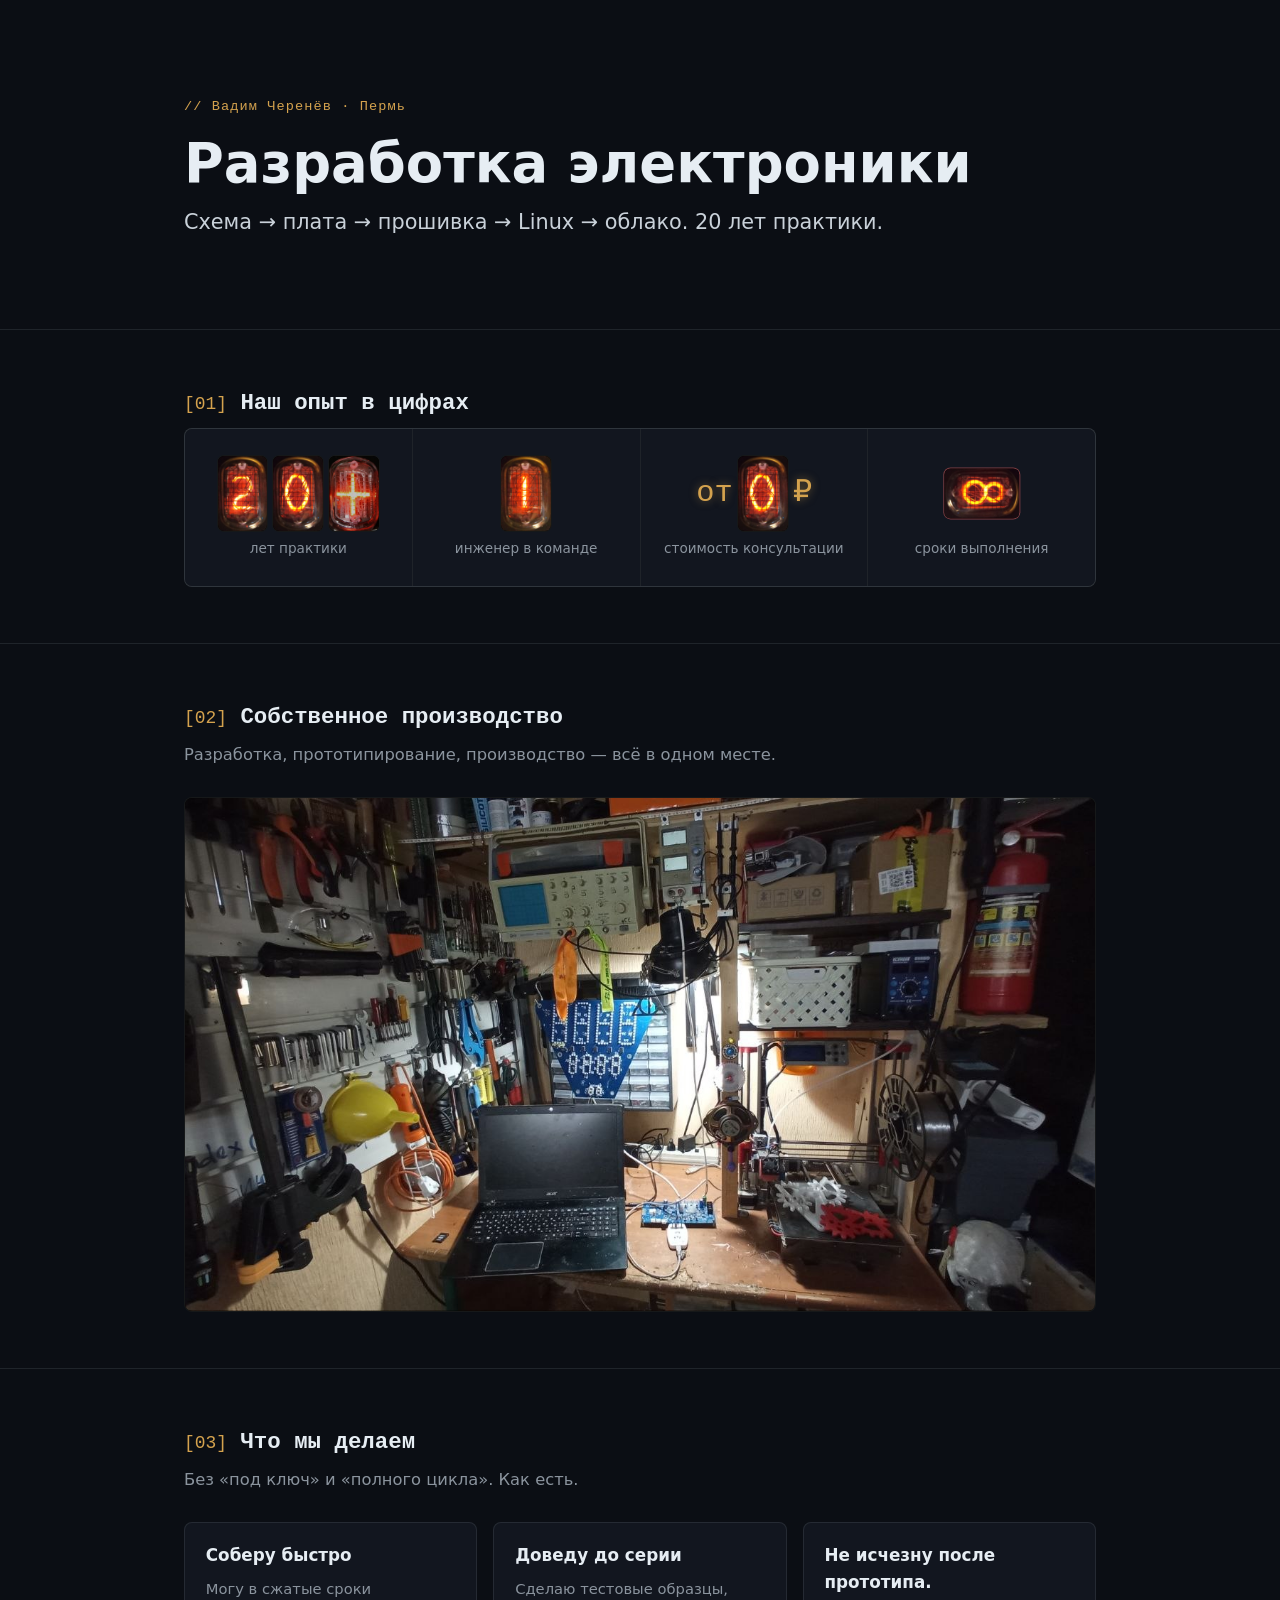
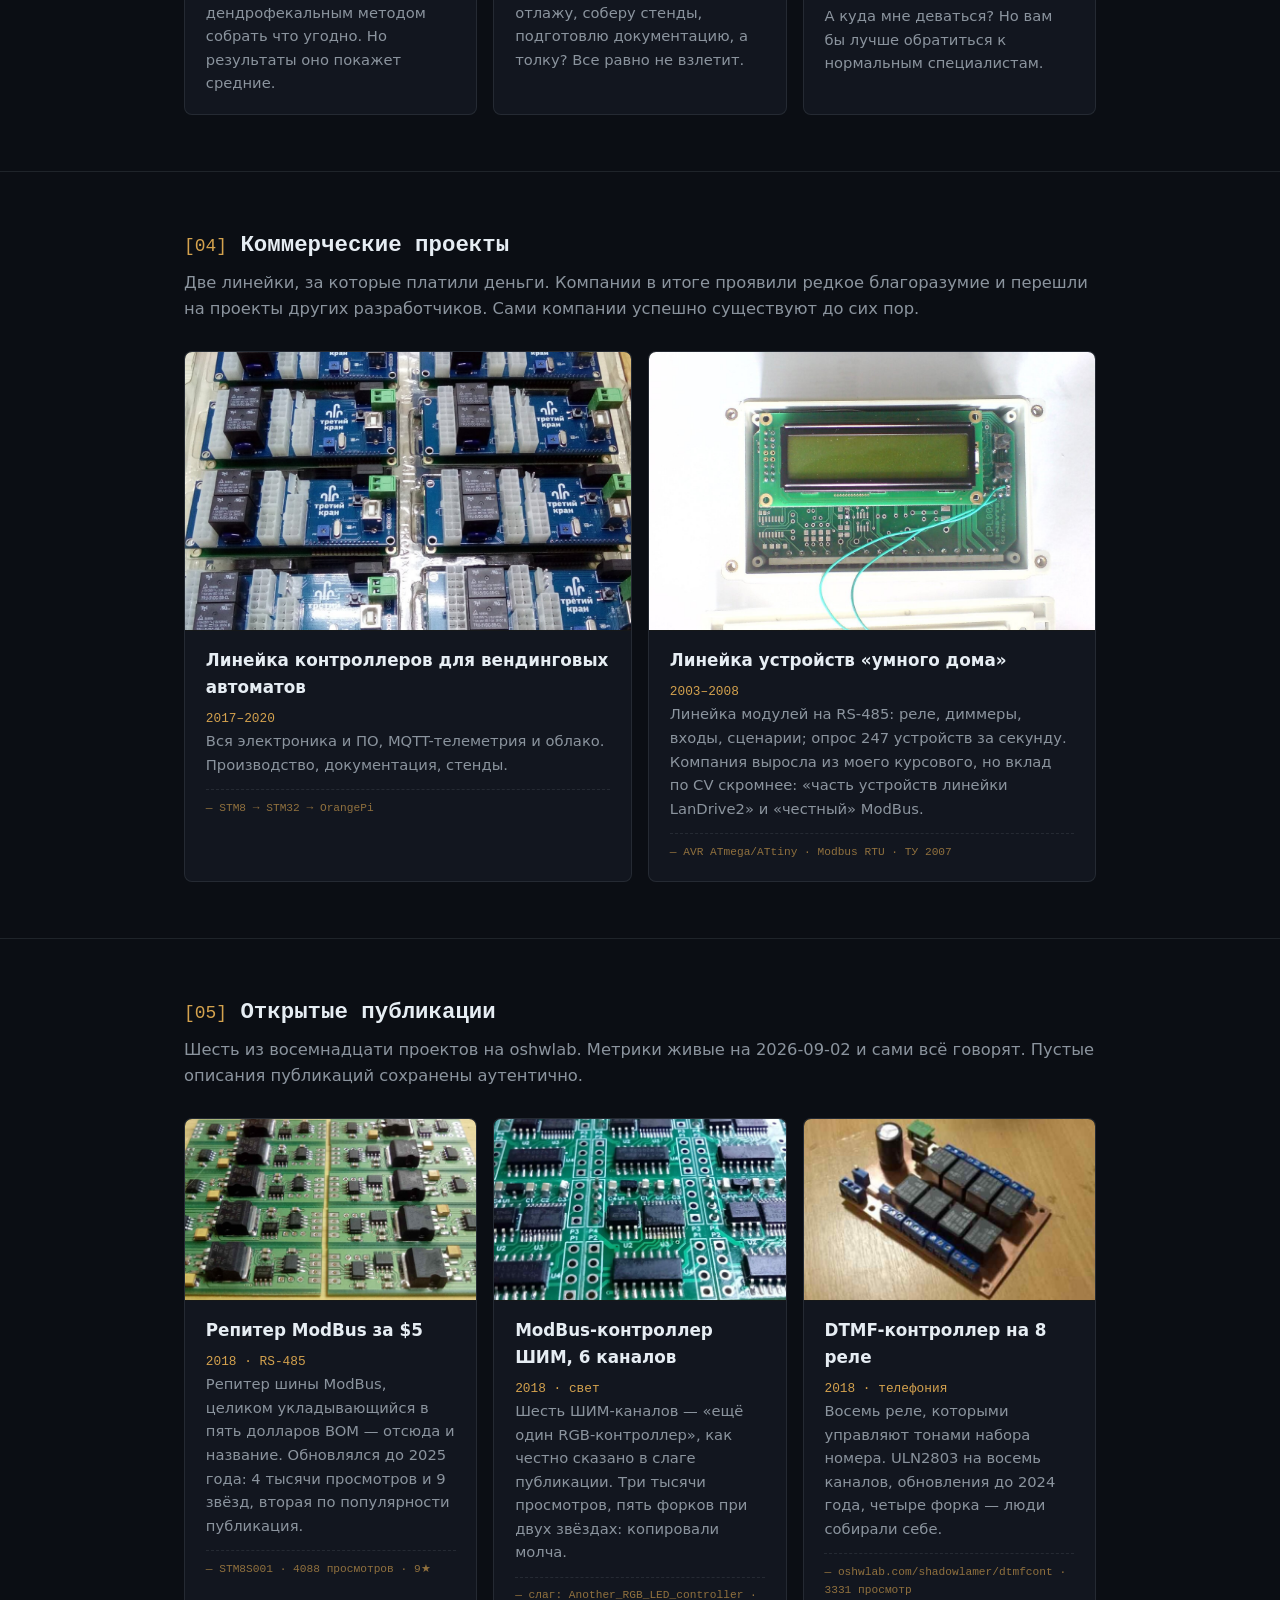
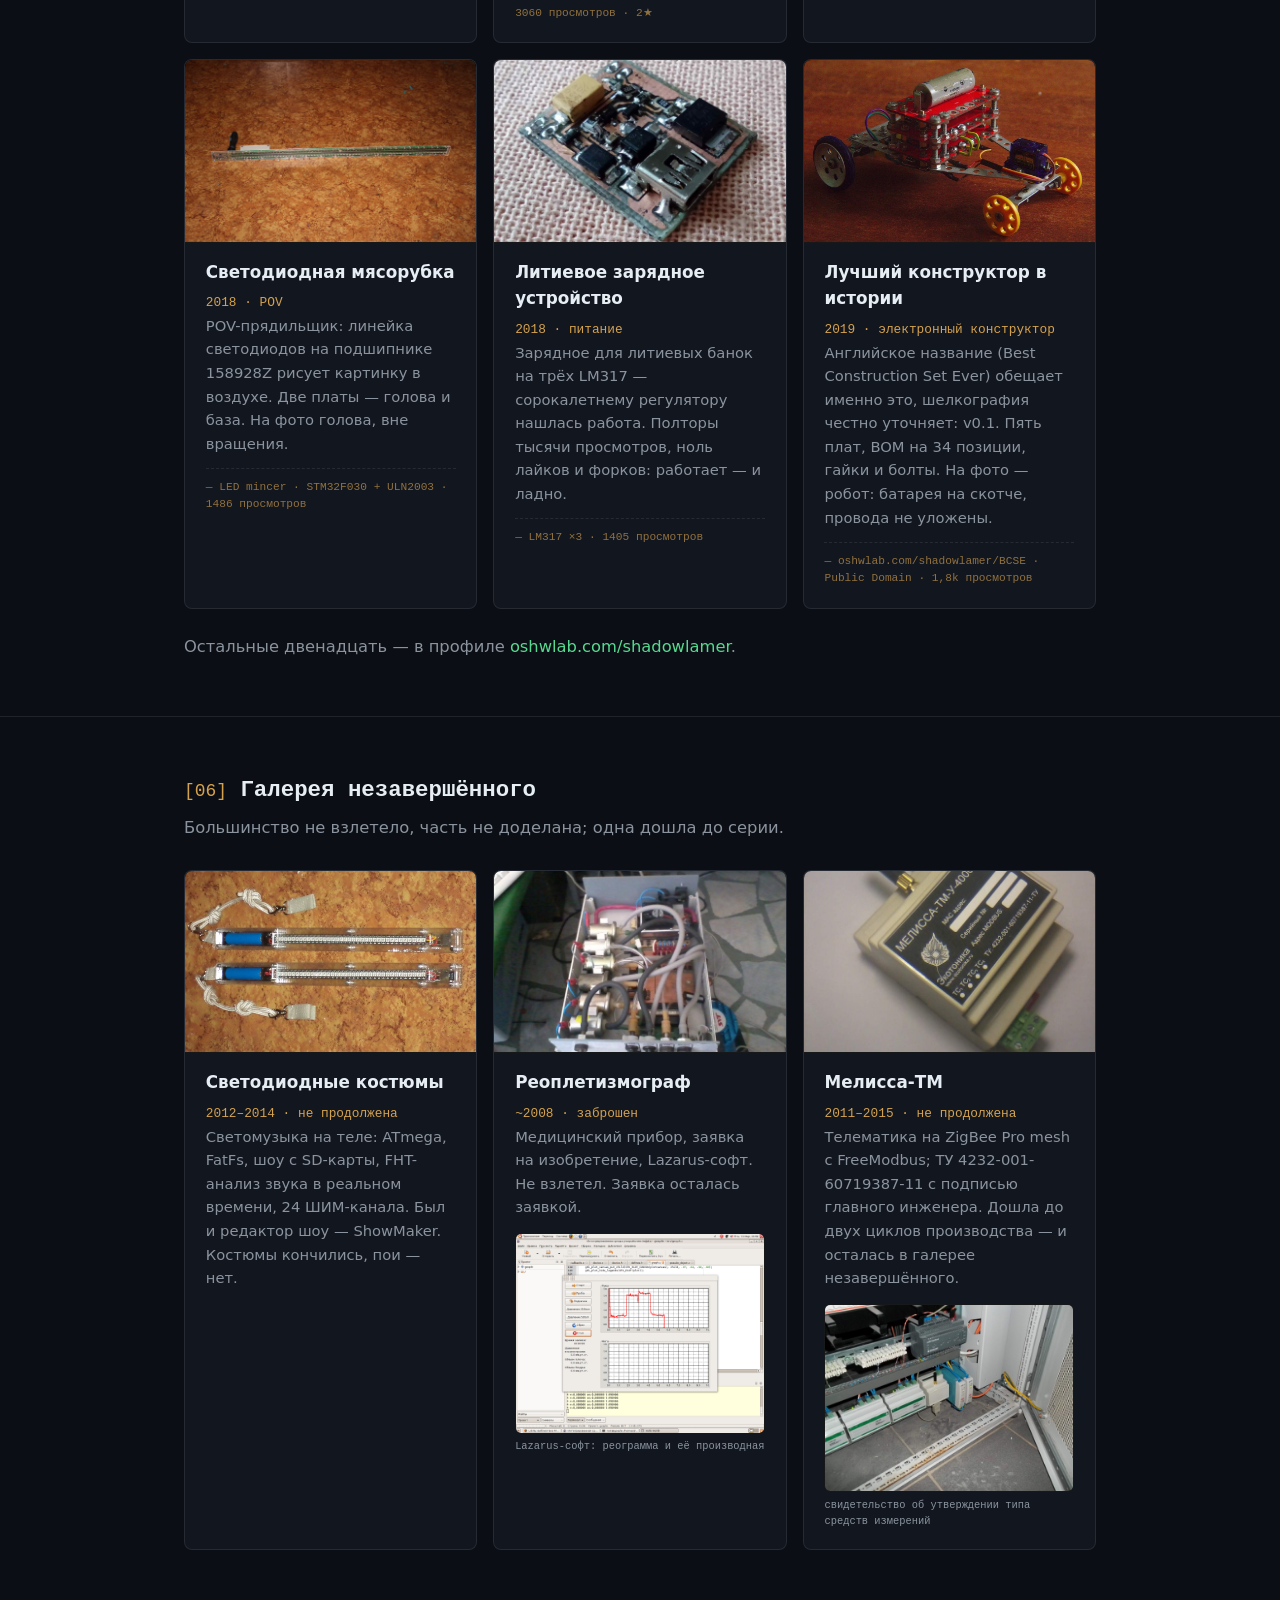
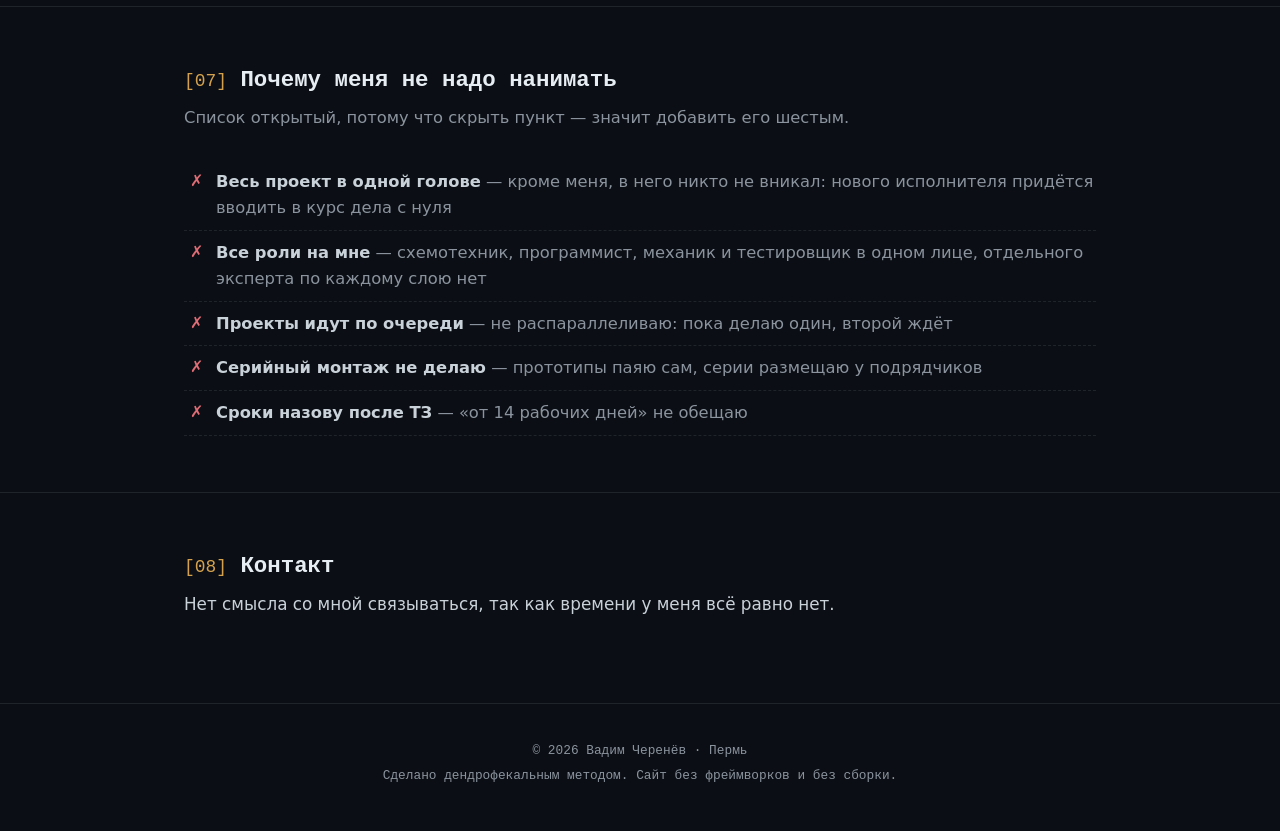
==== index.html @ 40bb6f8e "Антилендинг: лендинг контрактной разработки электроники Одностраничник без сборки и фреймворков. Под" ====
<!DOCTYPE html>
<!-- ============================================================
     АНТИЛЕНДИНГ — один файл, без сборки и зависимостей.
     Структура: <style> (все стили) → HERO → секции [01]…[08] → footer.
     Как править текст: ищешь секцию по номеру в комментарии
     «=== [NN] …» и правишь текст внутри. Разметку карточек
     копируешь с соседней карточки — они однотипны.
     Просмотр: python3 -m http.server 8000 в каталоге сайта.
     ============================================================ -->
<html lang="ru">
<head>
<meta charset="utf-8">
<meta name="viewport" content="width=device-width, initial-scale=1">
<!-- Название вкладки браузера и описание для поисковиков -->
<title>Разработка электроники — Вадим Черенёв</title>
<meta name="description" content="Разработка электроники на заказ: схема, плата, прошивка, облако. 20 лет практики, Пермь.">
<meta name="theme-color" content="#0b0e14">
<style>
/* ============================================================
   СТИЛИ. Палитра задана переменными в :root — цвет меняется
   в одном месте, весь сайт перекрашивается.
   ============================================================ */

/* Дизайн — как у нормального лендинга. */
:root {
  --bg: #0b0e14;        /* фон страницы (почти чёрный) */
  --surface: #12161f;   /* фон карточек и плашек */
  --text: #c9d1d9;      /* основной текст */
  --dim: #8b949e;       /* приглушённый текст (описания, подписи) */
  --nixie: #d4a24e;     /* акцент: медно-янтарный, «нixie-свечение» (цифры, метки) */
  --scope: #57d98f;     /* зелёный осциллографа (ссылки, «хорошие» строки) */
  --warn: #e06c75;      /* тревожный красный (плохие цифры, крестики) */
  --line: rgba(212, 162, 78, 0.22);      /* янтарная рамка (кнопки) */
  --line-dim: rgba(139, 148, 158, 0.16); /* серые линии-разделители */
  --mono: ui-monospace, "JetBrains Mono", SFMono-Regular, Menlo, Consolas, monospace;
  --sans: system-ui, -apple-system, "Segoe UI", Roboto, "PT Sans", sans-serif;
  --maxw: 60rem;        /* максимальная ширина контента */
}
* { box-sizing: border-box; }
body {
  margin: 0;
  background: var(--bg);
  color: var(--text);
  font-family: var(--sans);
  font-size: 1.02rem;
  line-height: 1.6;
}
.mono { font-family: var(--mono); }                       /* моноширинный текст (метки, цифры) */
.wrap { max-width: var(--maxw); margin: 0 auto; padding: 0 1.5rem; } /* центрирует контент каждой секции */

/* ---------- HERO: первый экран, до первого заголовка [01] ---------- */
.hero { padding: 6rem 0 4rem; border-bottom: 1px solid var(--line-dim); }
.eyebrow { color: var(--nixie); font-size: 0.85rem; letter-spacing: 0.08em; margin: 0 0 1rem; } /* строка «// Вадим Черенёв…» */
h1 { margin: 0 0 0.8rem; font-size: clamp(2rem, 6vw, 3.4rem); line-height: 1.1; color: #e6edf3; } /* главный заголовок */
.tagline { margin: 0 0 1.6rem; font-size: clamp(1.05rem, 2.6vw, 1.3rem); max-width: 44rem; } /* подзаголовок под h1 */
.tagline q { color: var(--dim); font-style: italic; }
.hero-note { color: var(--dim); font-size: 0.92rem; margin: 1.1rem 0 0; } /* мелкая приписка под hero */
.btn {           /* кнопка (сейчас не используется — кнопки из hero убраны) */
  display: inline-block; padding: 0.65rem 1.4rem; margin: 0 0.8rem 0.8rem 0;
  border: 1px solid var(--line); border-radius: 6px;
  font-family: var(--mono); font-size: 0.95rem; color: var(--text);
  text-decoration: none;
}
.btn:hover { border-color: var(--nixie); }
.btn-primary { background: rgba(212, 162, 78, 0.12); border-color: var(--nixie); color: var(--nixie); } /* главная (жёлтая) кнопка */

/* ---------- СЕКЦИИ: общий каркас всех блоков [01]…[08] ---------- */
section { padding: 3.5rem 0; border-bottom: 1px solid var(--line-dim); } /* каждая секция — с отступом и линией снизу */
h2 { margin: 0 0 0.4rem; font-size: 1.4rem; color: #e6edf3; }            /* заголовок секции */
h2 .idx { color: var(--nixie); font-weight: 400; font-size: 0.8em; }     /* номер «[01]» в заголовке */
.note { color: var(--dim); margin: 0 0 1.8rem; }                         /* серое пояснение под заголовком секции */

/* статы: плитки-цифры секции [01] */
.stats { display: grid; grid-template-columns: repeat(auto-fit, minmax(10rem, 1fr)); gap: 1px; background: var(--line-dim); border: 1px solid var(--line-dim); border-radius: 8px; overflow: hidden; }
.stat { background: var(--surface); padding: 1.6rem 1rem; text-align: center; } /* одна плитка */
.digits { display: flex; align-items: center; justify-content: center; gap: 0.25rem; } /* ряд nixie-ламп: число из фото + знаков */
.digits img { height: clamp(2.8rem, 8vw, 4.8rem); width: auto; border: 1px solid var(--line-dim); border-radius: 0.45rem; background: #000; } /* лампа-цифра (img/nixie/N.jpg) */
.digits img.rot { transform: rotate(90deg); } /* лампа набок: восьмёрка → знак бесконечности */
.digits span { font-family: var(--mono); font-size: clamp(1.1rem, 3.5vw, 1.9rem); color: var(--nixie); text-shadow: 0 0 8px rgba(212,162,78,.5); } /* знак «+» или «/» между лампами */
.stat.bad .digits img { border-color: rgba(224,108,117,.55); } /* «плохая» плитка (класс bad) — красная рамка вокруг ламп */
.stat small { display: block; color: var(--dim); font-size: 0.85rem; margin-top: 0.4rem; } /* подпись под цифрой */

/* ============================================================
   КАРТОЧКИ проектов всех секций [03]–[06].
   Анатомия карточки с фото (порядок важен):
     <div class="card">
       <img class="card-photo" …>   главное фото 16:10, первым элементом
       <h3>Название</h3>
       <p class="mono" style="…">год · категория</p>   жёлтая метка
       <p>Описание…</p>
       <div class="card-more">…</div>  (не обязательно) доп. фото
       <p class="src">— техстрип</p>   строка внизу, через пунктир
     </div>
   ============================================================ */
.grid { display: grid; grid-template-columns: repeat(auto-fit, minmax(15rem, 1fr)); gap: 1rem; } /* сетка карточек, сами встают в ряды */
.card { background: var(--surface); border: 1px solid var(--line-dim); border-radius: 8px; padding: 1.2rem 1.3rem; }
.card h3 { margin: 0 0 0.5rem; font-size: 1.05rem; color: #e6edf3; }
.card p { margin: 0; font-size: 0.92rem; color: var(--dim); }
.card .src { margin: 0.8rem 0 0; padding-top: 0.6rem; border-top: 1px dashed var(--line-dim); font-family: var(--mono); font-size: 0.7rem; color: rgba(212,162,78,.65); }
.card-photo {   /* главное фото карточки: прижимается к краям, сверху */
  display: block; width: calc(100% + 2.6rem); margin: -1.2rem -1.3rem 1rem;
  aspect-ratio: 16 / 10; object-fit: cover; object-position: center;
  border-radius: 7px 7px 0 0; border-bottom: 1px solid var(--line-dim);
  background: #000;
}
.card-more { display: grid; grid-template-columns: 1fr 1fr; gap: 0.6rem; margin: 0.9rem 0 0; } /* доп. фото после текста: 2 в ряд */
.card-more figure { margin: 0; }
.card-more img { display: block; width: 100%; aspect-ratio: 16 / 10; object-fit: cover;
  border-radius: 6px; border: 1px solid var(--line-dim); background: #000; }
.card-more figure.wide { grid-column: 1 / -1; }      /* одно фото на всю ширину карточки */
.card-more figure.wide img { aspect-ratio: auto; }   /* …и без обрезки пропорций (для скриншотов/документов) */
.card-more figcaption { font-family: var(--mono); font-size: 0.65rem; color: var(--dim); margin-top: 0.3rem; } /* подпись под доп. фото */

/* большое фото на всю ширину секции [02] */
.shot { display: block; width: 100%; border-radius: 8px; border: 1px solid var(--line-dim); background: #000; }

/* список грехов: секция [07], каждый пункт — <li><b>Жирное начало</b> — пояснение</li>, крестик ставится сам */
.sins { list-style: none; margin: 0; padding: 0; }
.sins li { padding: 0.55rem 0 0.55rem 2rem; position: relative; border-bottom: 1px dashed var(--line-dim); color: var(--dim); }
.sins li::before { content: "✗"; position: absolute; left: 0.4rem; color: var(--warn); font-family: var(--mono); }
.sins li b { color: var(--text); font-weight: 600; }

footer { padding: 2rem 0 2.5rem; text-align: center; font-size: 0.8rem; color: var(--dim); } /* подвал: копирайт и три строки */
footer p { margin: 0.3rem 0; }
a { color: var(--scope); text-decoration: none; }
a:hover { text-decoration: underline; }
@media (max-width: 720px) { .hero { padding: 4rem 0 3rem; } section { padding: 2.5rem 0; } } /* мобильные: сжать отступы */
</style>
</head>
<body>

<!-- === HERO: первый экран. eyebrow — строка с именем, h1 — суть,
     tagline — стек и стаж. Кнопок нет (убраны). === -->
<header class="hero">
  <div class="wrap">
    <p class="eyebrow mono">// Вадим Черенёв · Пермь</p>
    <h1>Разработка электроники</h1>
    <p class="tagline">Схема → плата → прошивка → Linux → облако. 20 лет практики.</p>
  </div>
</header>

<!-- === [01] ЦИФРЫ: четыре плитки-стата. Число — фотографии реальных
     nixie-индикаторов: div.digits, внутри img (img/nixie/N.jpg, где N —
     цифра; в каталоге есть все 0–9, +.jpg — знак «плюс» и off.jpg —
     негорящая лампа). Текстовые знаки («от», «₽») — <span>. Класс rot
     кладёт лампу набок (восьмёрка → бесконечность). Класс bad у плитки —
     красная рамка вокруг ламп. Подпись — в <small>.
     Новая плитка = скопировать div.stat. === -->
<section>
  <div class="wrap">
    <h2 class="mono"><span class="idx">[01]</span> Наш опыт в цифрах</h2>
    <div class="stats">
      <div class="stat">
        <div class="digits"><img src="img/nixie/2.jpg" alt="2"><img src="img/nixie/0.jpg" alt="0"><img src="img/nixie/+.jpg" alt="+"></div>
        <small>лет практики</small>
      </div>
      <div class="stat">
        <div class="digits"><img src="img/nixie/1.jpg" alt="1"></div>
        <small>инженер в команде</small>
      </div>
      <div class="stat">
        <div class="digits"><span>от</span><img src="img/nixie/0.jpg" alt="0"><span>₽</span></div>
        <small>стоимость консультации</small>
      </div>
      <div class="stat bad">
        <div class="digits"><img class="rot" src="img/nixie/8.jpg" alt="∞"></div>
        <small>сроки выполнения</small>
      </div>
    </div>
  </div>
</section>

<!-- === [02] СОБСТВЕННОЕ ПРОИЗВОДСТВО: одно фото рабочего места (16:9)
     вместо SMT-линий и дизайн-центров конкурентов. Стиль .shot — на всю
     ширину контейнера, без обрезки пропорций. === -->
<section>
  <div class="wrap">
    <h2 class="mono"><span class="idx">[02]</span> Собственное производство</h2>
    <p class="note">Разработка, прототипирование, производство — всё в одном месте.</p>
    <img class="shot" src="img/workspace.jpg" alt="Мастерская: над столом аналоговый осциллограф и лабораторный блок питания, на стене самодельная плата с семисегментными индикаторами, справа 3D-принтер с напечатанными шестерёнками, слева развешанный инструмент; на полке огнетушитель">
  </div>
</section>

<!-- === [03] УСЛУГИ: три карточки без фото (h3 + текст). === -->
<section>
  <div class="wrap">
    <h2 class="mono"><span class="idx">[03]</span> Что мы делаем</h2>
    <p class="note">Без «под ключ» и «полного цикла». Как есть.</p>
    <div class="grid">
      <div class="card">
        <h3>Соберу быстро</h3>
        <p>Могу в сжатые сроки дендрофекальным методом собрать что угодно.
           Но результаты оно покажет средние.</p>
      </div>
      <div class="card">
        <h3>Доведу до серии</h3>
        <p>Сделаю тестовые образцы, отлажу, соберу стенды, подготовлю документацию, а толку? Все равно не взлетит.</p>
      </div>
      <div class="card">
        <h3>Не исчезну после прототипа.</h3>
        <p>А куда мне деваться? Но вам бы лучше обратиться к нормальным специалистам.</p>
      </div>
    </div>
  </div>
</section>

<!-- === [04] КОММЕРЧЕСКИЕ ПРОЕКТЫ: две карточки, по одному фото на
     линейку. Анатомия: card-photo (главное фото 16:10, 1200×750) первым
     элементом, затем h3, mono-метка года, текст и src (техстрип внизу).
     Реальных организаций не называть. === -->
<section>
  <div class="wrap">
    <h2 class="mono"><span class="idx">[04]</span> Коммерческие проекты</h2>
    <p class="note">Две линейки, за которые платили деньги. Компании в итоге проявили редкое благоразумие и перешли на проекты других разработчиков. Сами компании успешно существуют до сих пор.</p>
    <div class="grid">

      <!-- карточка: фото → заголовок → метка → текст → техстрип -->
      <div class="card">
        <img class="card-photo" src="img/vending-batch.jpg" alt="Восемь одинаковых синих плат в антистатической упаковке: реле, USB-гнездо, клеммники; логотип производителя скрыт размытием">
        <h3>Линейка контроллеров для вендинговых автоматов</h3>
        <p class="mono" style="color: var(--nixie); font-size:0.8rem;">2017–2020</p>
        <p>Вся электроника и ПО, MQTT-телеметрия и облако. Производство, документация, стенды.</p>
        <p class="src">— STM8 → STM32 → OrangePi</p>
      </div>

      <!-- карточка: фото → заголовок → метка → текст → техстрип -->
      <div class="card">
        <img class="card-photo" src="img/smarthome-relays.jpg" alt="Гребёнка модулей умного дома: десятки одинаковых маленьких зелёных плат с клеммниками и предохранителями, соединённых жгутами проводов в термоусадке">
        <h3>Линейка устройств «умного дома»</h3>
        <p class="mono" style="color: var(--nixie); font-size:0.8rem;">2003–2008</p>
        <p>Линейка модулей на RS-485: реле, диммеры, входы, сценарии;
           опрос 247 устройств за секунду. Компания выросла из моего
           курсового, но вклад по CV скромнее: «часть устройств линейки
           LanDrive2» и «честный» ModBus.</p>
        <p class="src">— AVR ATmega/ATtiny · Modbus RTU · ТУ 2007</p>
      </div>
    </div>
  </div>
</section>

<!-- === [05] ОТКРЫТЫЕ ПУБЛИКАЦИИ: шесть однотипных карточек с фото
     (анатомия — см. [04]). В src — метрики oshwlab. Счёт в note сверху
     и снизу («Шесть…», «двенадцать») править при изменении числа карточек:
     всего проектов 18. === -->
<section>
  <div class="wrap">
    <h2 class="mono"><span class="idx">[05]</span> Открытые публикации</h2>
    <p class="note">Шесть из восемнадцати проектов на oshwlab. Метрики живые
       на 2026-09-02 и сами всё говорят. Пустые описания публикаций
       сохранены аутентично.</p>
    <div class="grid">
      <div class="card">
        <img class="card-photo" src="img/modrep.jpg" alt="Панель из нескольких одинаковых маленьких плат с распаянными SMD-компонентами; на каждой стабилизатор в корпусе DPAK, ручная пайка, следы флюса">
        <h3>Репитер ModBus за $5</h3>
        <p class="mono" style="color: var(--nixie); font-size:0.8rem;">2018 · RS-485</p>
        <p>Репитер шины ModBus, целиком укладывающийся в пять долларов
           BOM — отсюда и название. Обновлялся до 2025 года: 4 тысячи
           просмотров и 9 звёзд, вторая по популярности публикация.</p>
        <p class="src">— STM8S001 · 4088 просмотров · 9★</p>
      </div>
      <div class="card">
        <img class="card-photo" src="img/pwm.jpg" alt="Плата контроллера ШИМ: микроконтроллер LQFP-48 по центру, клеммные колодки по краям, MOSFET-ключи, интерфейс RS-485; плата лежит на зелёной ткани">
        <h3>ModBus-контроллер ШИМ, 6 каналов</h3>
        <p class="mono" style="color: var(--nixie); font-size:0.8rem;">2018 · свет</p>
        <p>Шесть ШИМ-каналов — «ещё один RGB-контроллер», как честно
           сказано в слаге публикации. Три тысячи просмотров, пять
           форков при двух звёздах: копировали молча.</p>
        <p class="src">— слаг: Another_RGB_LED_controller · 3060 просмотров · 2★</p>
      </div>
      <div class="card">
        <img class="card-photo" src="img/dtmf.jpg" alt="Плата с восемью чёрными реле в два ряда и синими клеммными колодками по краям, на светлом деревянном столе">
        <h3>DTMF-контроллер на 8 реле</h3>
        <p class="mono" style="color: var(--nixie); font-size:0.8rem;">2018 · телефония</p>
        <p>Восемь реле, которыми управляют тонами набора номера.
           ULN2803 на восемь каналов, обновления до 2024 года,
           четыре форка — люди собирали себе.</p>
        <p class="src">— oshwlab.com/shadowlamer/dtmfcont · 3331 просмотр</p>
      </div>
      <div class="card">
        <img class="card-photo" src="img/mincer.jpg" alt="Длинная узкая плата с двумя рядами светодиодов в каркасе, лежит на полу">
        <h3>Светодиодная мясорубка</h3>
        <p class="mono" style="color: var(--nixie); font-size:0.8rem;">2018 · POV</p>
        <p>POV-прядильщик: линейка светодиодов на подшипнике 158928Z
           рисует картинку в воздухе. Две платы — голова и база.
           На фото голова, вне вращения.</p>
        <p class="src">— LED mincer · STM32F030 + ULN2003 · 1486 просмотров</p>
      </div>
      <div class="card">
        <img class="card-photo" src="img/charger.jpg" alt="Маленькая плата с SMD-компонентами и USB-гнездом на плетёной салфетке; обильные капли припоя на дорожках">
        <h3>Литиевое зарядное устройство</h3>
        <p class="mono" style="color: var(--nixie); font-size:0.8rem;">2018 · питание</p>
        <p>Зарядное для литиевых банок на трёх LM317 — сорокалетнему
           регулятору нашлась работа. Полторы тысячи просмотров,
           ноль лайков и форков: работает — и ладно.</p>
        <p class="src">— LM317 ×3 · 1405 просмотров</p>
      </div>
      <div class="card">
        <img class="card-photo" src="img/bcse-car.jpg" alt="Робот-тележка из красных печатных плат на перфорированных пластинах: серво, батарея на скотче, провода без укладки">
        <h3>Лучший конструктор в истории</h3>
        <p class="mono" style="color: var(--nixie); font-size:0.8rem;">2019 · электронный конструктор</p>
        <p>Английское название (Best Construction Set Ever) обещает
           именно это, шелкография честно уточняет: v0.1. Пять плат,
           BOM на 34 позиции, гайки и болты. На фото — робот: батарея
           на скотче, провода не уложены.</p>
        <p class="src">— oshwlab.com/shadowlamer/BCSE · Public Domain · 1,8k просмотров</p>
      </div>
    </div>
    <p class="note" style="margin: 1.6rem 0 0;">Остальные двенадцать — в профиле
       <a href="https://oshwlab.com/shadowlamer">oshwlab.com/shadowlamer</a>.</p>
  </div>
</section>

<!-- === [06] ГАЛЕРЕЯ НЕЗАВЕРШЁННОГО: три карточки-экспоната.
     id="unfinished" — якорь (оставлен под будущие ссылки). === -->
<section id="unfinished">
  <div class="wrap">
    <h2 class="mono"><span class="idx">[06]</span> Галерея незавершённого</h2>
    <p class="note">Большинство не взлетело, часть не доделана;
       одна дошла до серии.</p>
    <div class="grid">
      <!-- экспонат: пои (наследники костюмов) — фото костюма ждём -->
      <div class="card">
        <img class="card-photo" src="img/poi.jpg" alt="Два самодельных LED-пои: прозрачные корпуса с литиевыми аккумуляторами 18650 и адресными светодиодными лентами, плетёные шнуры с карабинами">
        <h3>Светодиодные костюмы</h3>
        <p class="mono" style="color: var(--nixie); font-size:0.8rem;">2012–2014 · не продолжена</p>
        <p>Светомузыка на теле: ATmega, FatFs, шоу с SD-карты, FHT-анализ
           звука в реальном времени, 24 ШИМ-канала. Был и редактор шоу —
           ShowMaker. Костюмы кончились, пои — нет.</p>
      </div>
      <!-- экспонат: фото прибора + скриншот софта -->
      <div class="card">
        <img class="card-photo" src="img/rheo-device.jpg" alt="Самодельный прибор на плате-основании: микросхемы в DIP-корпусах, проводной монтаж, стрелочная головка, переключатель диапазонов и тумблеры">
        <h3>Реоплетизмограф</h3>
        <p class="mono" style="color: var(--nixie); font-size:0.8rem;">~2008 · заброшен</p>
        <p>Медицинский прибор, заявка на изобретение, Lazarus-софт.
           Не взлетел. Заявка осталась заявкой.</p>
        <div class="card-more">
          <figure class="wide">
            <img src="img/rheo-screen.jpg" alt="Окно программы на Lazarus: два канала — пульсовая волна и её производная, зелёная и голубая кривые на тёмном фоне">
            <figcaption>Lazarus-софт: реограмма и её производная</figcaption>
          </figure>
        </div>
      </div>
      <!-- экспонат: серийный модуль + свидетельство -->
      <div class="card">
        <img class="card-photo" src="img/melissa-module.jpg" alt="Серийный модуль «МЕЛИССА-ТМ-У-4000» на DIN-рейке: штыревая антенна с SMA-разъёмом, зелёные клеммники, на этикетке — MAC-адрес, серийный номер, адрес MODBUS и ТУ 4232-001-60719387-11">
        <h3>Мелисса-ТМ</h3>
        <p class="mono" style="color: var(--nixie); font-size:0.8rem;">2011–2015 · не продолжена</p>
        <p>Телематика на ZigBee Pro mesh с FreeModbus; ТУ
           4232-001-60719387-11 с подписью главного инженера.
           Дошла до двух циклов производства — и осталась
           в галерее незавершённого.</p>
        <div class="card-more">
          <figure class="wide">
            <img src="img/melissa-certificate.jpg" alt="Стопка документов, верхний лист — свидетельство об утверждении типа средств измерений с гербовой печатью">
            <figcaption>свидетельство об утверждении типа средств измерений</figcaption>
          </figure>
        </div>
      </div>
    </div>
  </div>
</section>

<!-- === [07] ПОЧЕМУ НЕ НАДО НАНИМАТЬ: список «грехов», каждый пункт —
     <li><b>Жирное начало</b> — пояснение</li>. Крестик ✗ ставится сам
     (CSS ::before). В note упоминается счёт пунктов — править при изменении. === -->
<section>
  <div class="wrap">
    <h2 class="mono"><span class="idx">[07]</span> Почему меня не надо нанимать</h2>
    <p class="note">Список открытый, потому что скрыть пункт —
       значит добавить его шестым.</p>
    <ul class="sins">
      <li><b>Весь проект в одной голове</b> — кроме меня, в него никто не вникал:
          нового исполнителя придётся вводить в курс дела с нуля</li>
      <li><b>Все роли на мне</b> — схемотехник, программист, механик и тестировщик
          в одном лице, отдельного эксперта по каждому слою нет</li>
      <li><b>Проекты идут по очереди</b> — не распараллеливаю: пока делаю один,
          второй ждёт</li>
      <li><b>Серийный монтаж не делаю</b> — прототипы паяю сам, серии размещаю
          у подрядчиков</li>
      <li><b>Сроки назову после ТЗ</b> — «от 14 рабочих дней» не обещаю</li>
    </ul>
  </div>
</section>

<!-- === [08] КОНТАКТ: заголовок-антифраза и одна строка. === -->
<section>
  <div class="wrap">
    <h2 class="mono"><span class="idx">[08]</span> Контакт</h2>
    <p class="note" style="font-size: 1.05rem; color: var(--text);">Нет смысла со мной
       связываться, так как времени у меня всё равно нет.</p>
  </div>
</section>

<!-- === ПОДВАЛ: копирайт и две строки-подписи. === -->
<footer>
  <p class="mono">© 2026 Вадим Черенёв · Пермь</p>
  <p class="mono">Сделано дендрофекальным методом. Сайт без фреймворков и без сборки.</p>
</footer>

</body>
</html>
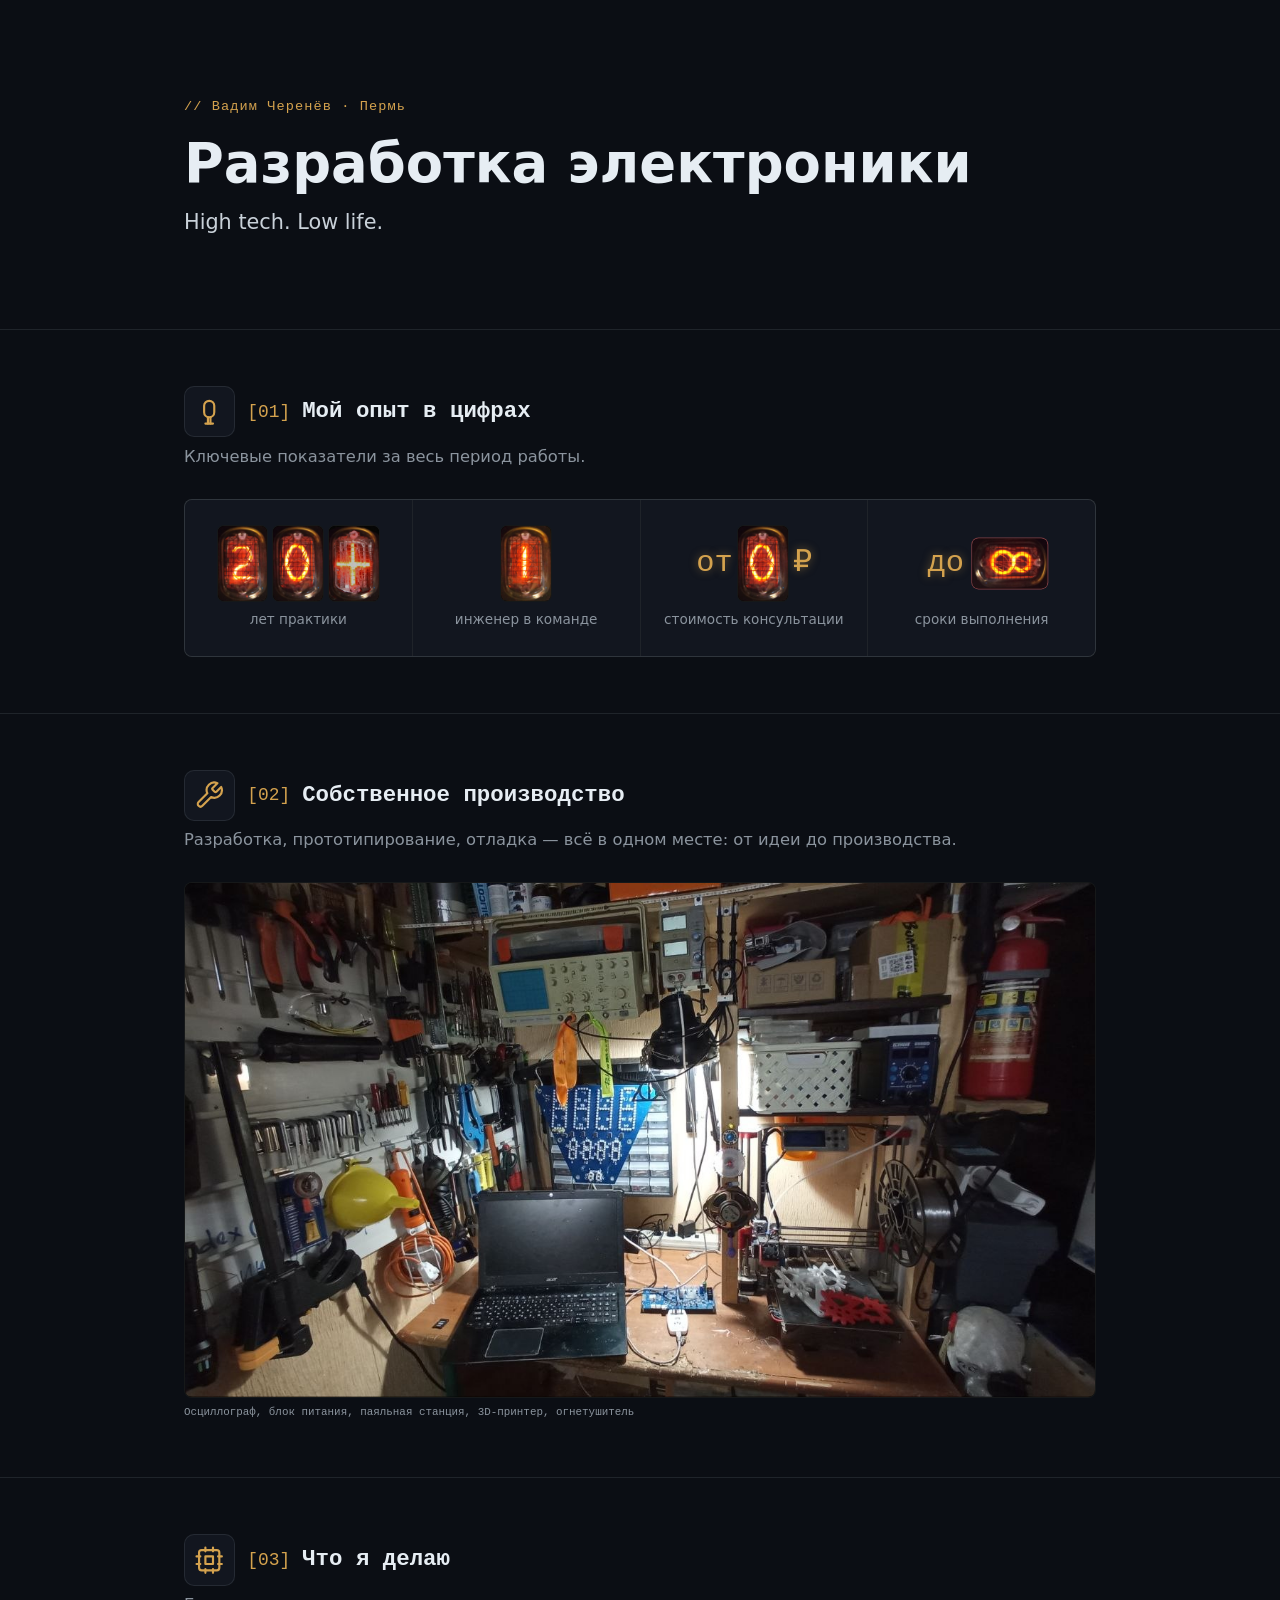
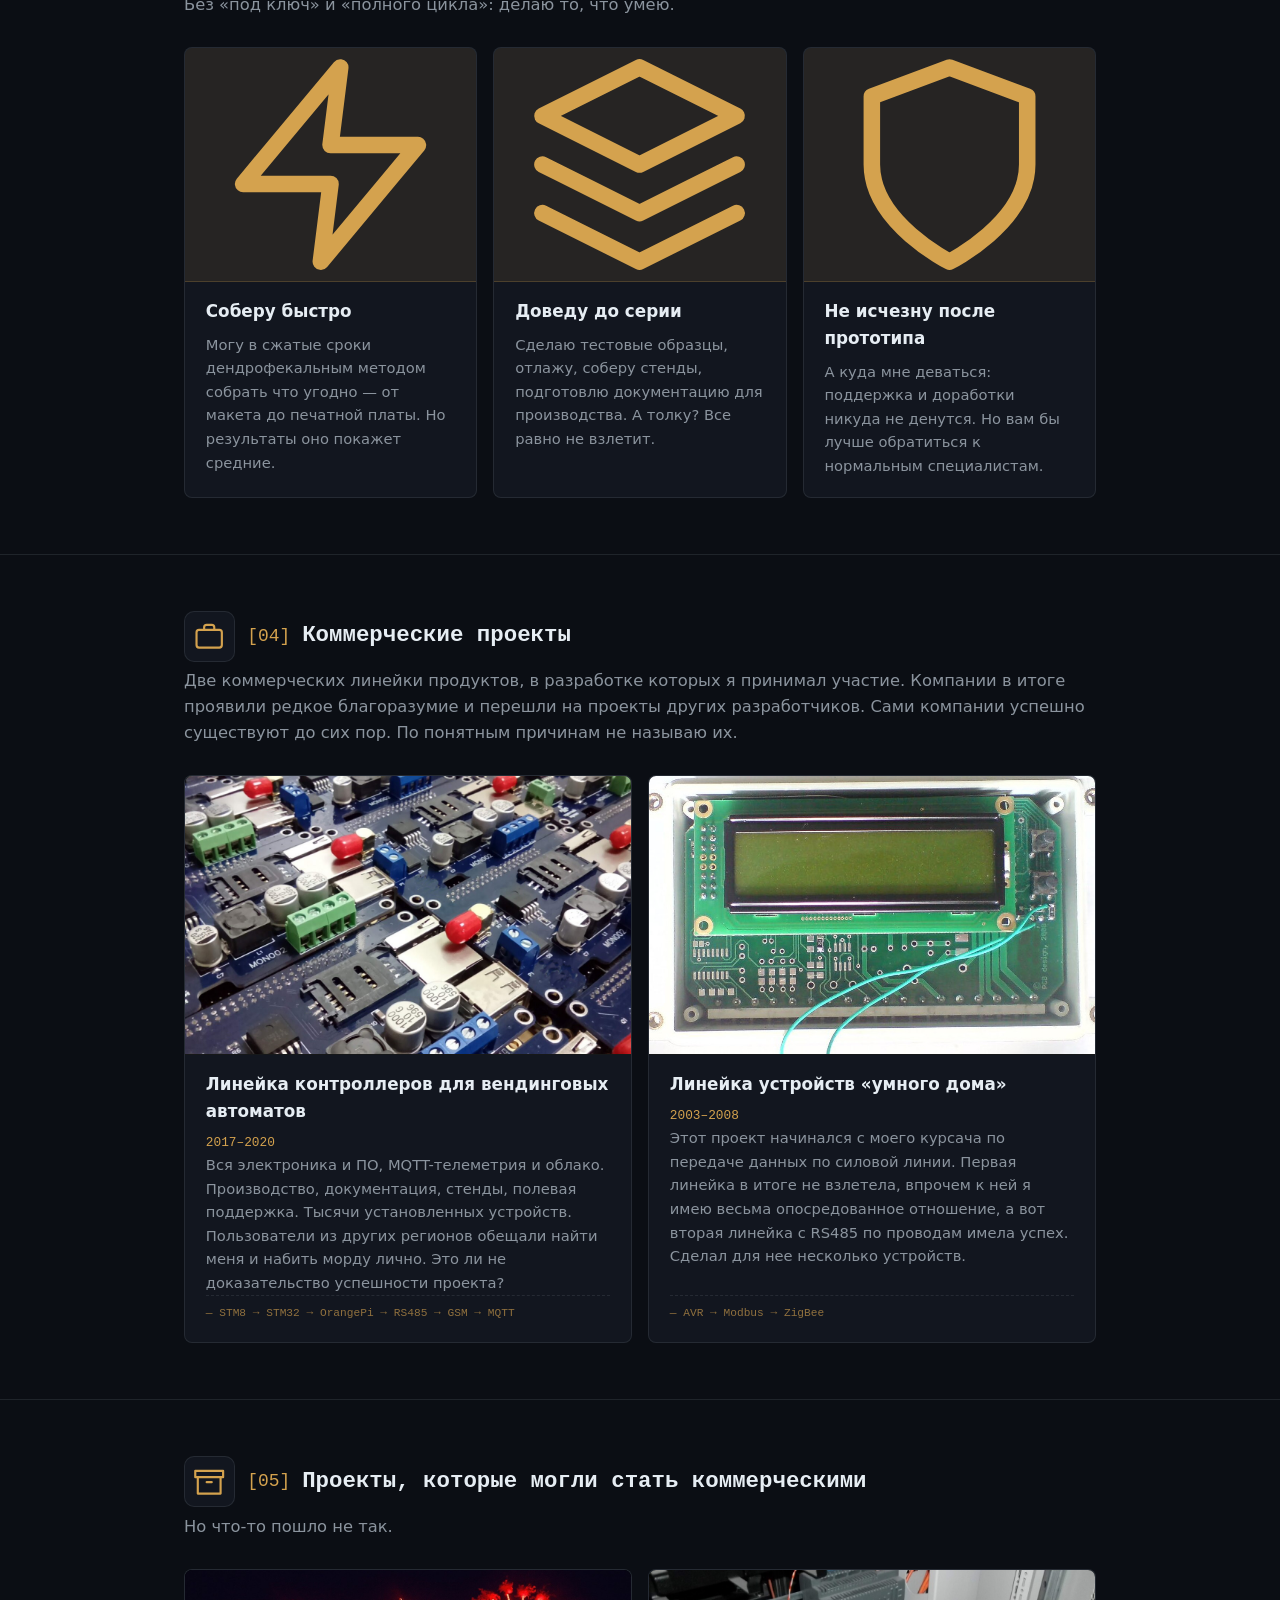
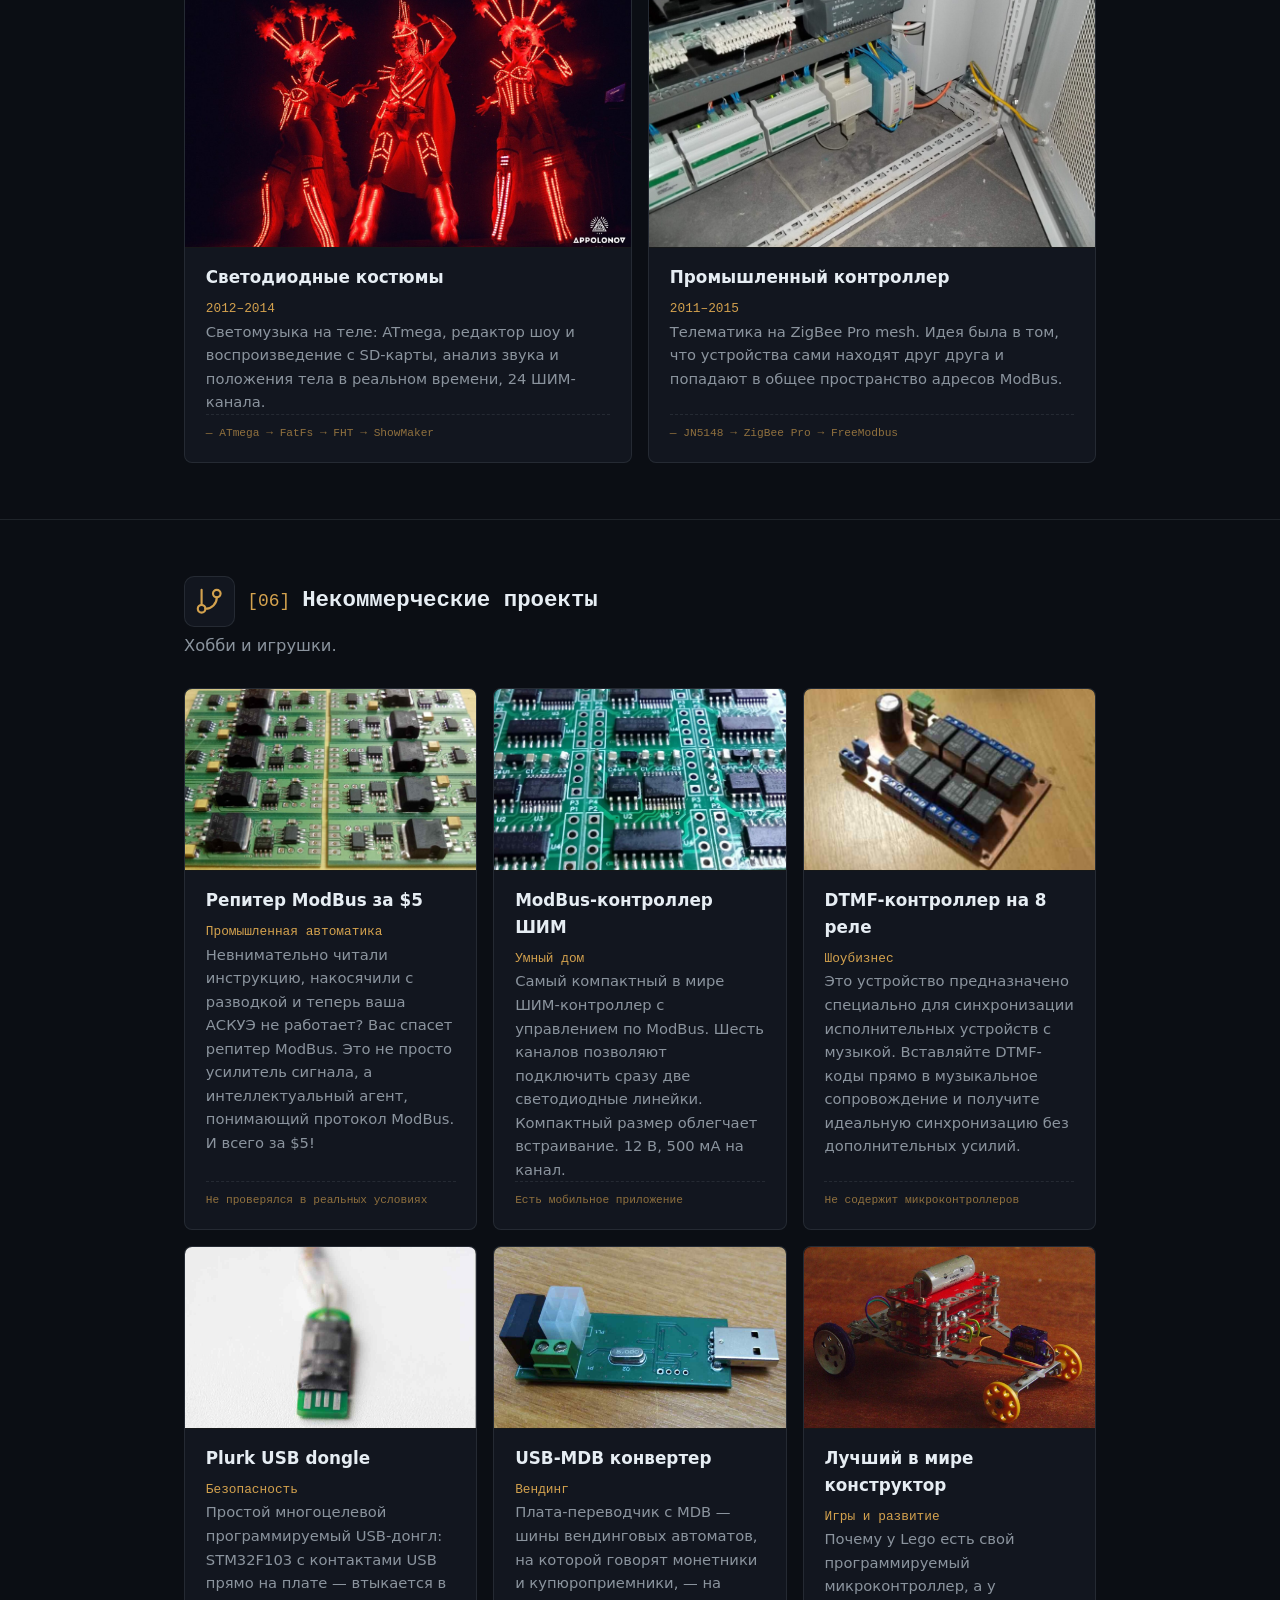
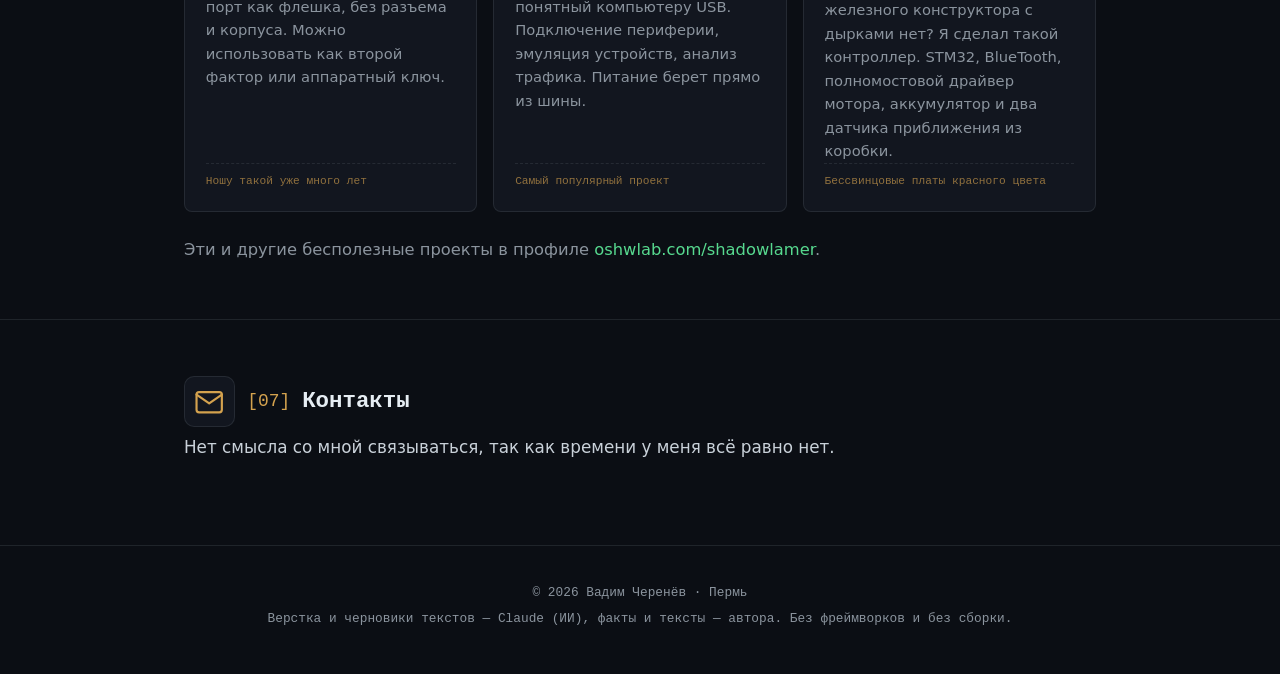
==== commit a60d5d98: "Стабильное состояние перед экспериментом с декором hero Включает: инвентаризационную подпись [02], р" ====
--- a/index.html
+++ b/index.html
@@ -1,401 +1,215 @@
 <!DOCTYPE html>
-<!-- ============================================================
-     АНТИЛЕНДИНГ — один файл, без сборки и зависимостей.
-     Структура: <style> (все стили) → HERO → секции [01]…[08] → footer.
-     Как править текст: ищешь секцию по номеру в комментарии
-     «=== [NN] …» и правишь текст внутри. Разметку карточек
-     копируешь с соседней карточки — они однотипны.
-     Просмотр: python3 -m http.server 8000 в каталоге сайта.
-     ============================================================ -->
 <html lang="ru">
 <head>
 <meta charset="utf-8">
 <meta name="viewport" content="width=device-width, initial-scale=1">
-<!-- Название вкладки браузера и описание для поисковиков -->
 <title>Разработка электроники — Вадим Черенёв</title>
-<meta name="description" content="Разработка электроники на заказ: схема, плата, прошивка, облако. 20 лет практики, Пермь.">
+<meta name="description" content="Разработка электроники на заказ, Пермь.">
 <meta name="theme-color" content="#0b0e14">
-<style>
-/* ============================================================
-   СТИЛИ. Палитра задана переменными в :root — цвет меняется
-   в одном месте, весь сайт перекрашивается.
-   ============================================================ */
-
-/* Дизайн — как у нормального лендинга. */
-:root {
-  --bg: #0b0e14;        /* фон страницы (почти чёрный) */
-  --surface: #12161f;   /* фон карточек и плашек */
-  --text: #c9d1d9;      /* основной текст */
-  --dim: #8b949e;       /* приглушённый текст (описания, подписи) */
-  --nixie: #d4a24e;     /* акцент: медно-янтарный, «нixie-свечение» (цифры, метки) */
-  --scope: #57d98f;     /* зелёный осциллографа (ссылки, «хорошие» строки) */
-  --warn: #e06c75;      /* тревожный красный (плохие цифры, крестики) */
-  --line: rgba(212, 162, 78, 0.22);      /* янтарная рамка (кнопки) */
-  --line-dim: rgba(139, 148, 158, 0.16); /* серые линии-разделители */
-  --mono: ui-monospace, "JetBrains Mono", SFMono-Regular, Menlo, Consolas, monospace;
-  --sans: system-ui, -apple-system, "Segoe UI", Roboto, "PT Sans", sans-serif;
-  --maxw: 60rem;        /* максимальная ширина контента */
-}
-* { box-sizing: border-box; }
-body {
-  margin: 0;
-  background: var(--bg);
-  color: var(--text);
-  font-family: var(--sans);
-  font-size: 1.02rem;
-  line-height: 1.6;
-}
-.mono { font-family: var(--mono); }                       /* моноширинный текст (метки, цифры) */
-.wrap { max-width: var(--maxw); margin: 0 auto; padding: 0 1.5rem; } /* центрирует контент каждой секции */
-
-/* ---------- HERO: первый экран, до первого заголовка [01] ---------- */
-.hero { padding: 6rem 0 4rem; border-bottom: 1px solid var(--line-dim); }
-.eyebrow { color: var(--nixie); font-size: 0.85rem; letter-spacing: 0.08em; margin: 0 0 1rem; } /* строка «// Вадим Черенёв…» */
-h1 { margin: 0 0 0.8rem; font-size: clamp(2rem, 6vw, 3.4rem); line-height: 1.1; color: #e6edf3; } /* главный заголовок */
-.tagline { margin: 0 0 1.6rem; font-size: clamp(1.05rem, 2.6vw, 1.3rem); max-width: 44rem; } /* подзаголовок под h1 */
-.tagline q { color: var(--dim); font-style: italic; }
-.hero-note { color: var(--dim); font-size: 0.92rem; margin: 1.1rem 0 0; } /* мелкая приписка под hero */
-.btn {           /* кнопка (сейчас не используется — кнопки из hero убраны) */
-  display: inline-block; padding: 0.65rem 1.4rem; margin: 0 0.8rem 0.8rem 0;
-  border: 1px solid var(--line); border-radius: 6px;
-  font-family: var(--mono); font-size: 0.95rem; color: var(--text);
-  text-decoration: none;
-}
-.btn:hover { border-color: var(--nixie); }
-.btn-primary { background: rgba(212, 162, 78, 0.12); border-color: var(--nixie); color: var(--nixie); } /* главная (жёлтая) кнопка */
-
-/* ---------- СЕКЦИИ: общий каркас всех блоков [01]…[08] ---------- */
-section { padding: 3.5rem 0; border-bottom: 1px solid var(--line-dim); } /* каждая секция — с отступом и линией снизу */
-h2 { margin: 0 0 0.4rem; font-size: 1.4rem; color: #e6edf3; }            /* заголовок секции */
-h2 .idx { color: var(--nixie); font-weight: 400; font-size: 0.8em; }     /* номер «[01]» в заголовке */
-.note { color: var(--dim); margin: 0 0 1.8rem; }                         /* серое пояснение под заголовком секции */
-
-/* статы: плитки-цифры секции [01] */
-.stats { display: grid; grid-template-columns: repeat(auto-fit, minmax(10rem, 1fr)); gap: 1px; background: var(--line-dim); border: 1px solid var(--line-dim); border-radius: 8px; overflow: hidden; }
-.stat { background: var(--surface); padding: 1.6rem 1rem; text-align: center; } /* одна плитка */
-.digits { display: flex; align-items: center; justify-content: center; gap: 0.25rem; } /* ряд nixie-ламп: число из фото + знаков */
-.digits img { height: clamp(2.8rem, 8vw, 4.8rem); width: auto; border: 1px solid var(--line-dim); border-radius: 0.45rem; background: #000; } /* лампа-цифра (img/nixie/N.jpg) */
-.digits img.rot { transform: rotate(90deg); } /* лампа набок: восьмёрка → знак бесконечности */
-.digits span { font-family: var(--mono); font-size: clamp(1.1rem, 3.5vw, 1.9rem); color: var(--nixie); text-shadow: 0 0 8px rgba(212,162,78,.5); } /* знак «+» или «/» между лампами */
-.stat.bad .digits img { border-color: rgba(224,108,117,.55); } /* «плохая» плитка (класс bad) — красная рамка вокруг ламп */
-.stat small { display: block; color: var(--dim); font-size: 0.85rem; margin-top: 0.4rem; } /* подпись под цифрой */
-
-/* ============================================================
-   КАРТОЧКИ проектов всех секций [03]–[06].
-   Анатомия карточки с фото (порядок важен):
-     <div class="card">
-       <img class="card-photo" …>   главное фото 16:10, первым элементом
-       <h3>Название</h3>
-       <p class="mono" style="…">год · категория</p>   жёлтая метка
-       <p>Описание…</p>
-       <div class="card-more">…</div>  (не обязательно) доп. фото
-       <p class="src">— техстрип</p>   строка внизу, через пунктир
-     </div>
-   ============================================================ */
-.grid { display: grid; grid-template-columns: repeat(auto-fit, minmax(15rem, 1fr)); gap: 1rem; } /* сетка карточек, сами встают в ряды */
-.card { background: var(--surface); border: 1px solid var(--line-dim); border-radius: 8px; padding: 1.2rem 1.3rem; }
-.card h3 { margin: 0 0 0.5rem; font-size: 1.05rem; color: #e6edf3; }
-.card p { margin: 0; font-size: 0.92rem; color: var(--dim); }
-.card .src { margin: 0.8rem 0 0; padding-top: 0.6rem; border-top: 1px dashed var(--line-dim); font-family: var(--mono); font-size: 0.7rem; color: rgba(212,162,78,.65); }
-.card-photo {   /* главное фото карточки: прижимается к краям, сверху */
-  display: block; width: calc(100% + 2.6rem); margin: -1.2rem -1.3rem 1rem;
-  aspect-ratio: 16 / 10; object-fit: cover; object-position: center;
-  border-radius: 7px 7px 0 0; border-bottom: 1px solid var(--line-dim);
-  background: #000;
-}
-.card-more { display: grid; grid-template-columns: 1fr 1fr; gap: 0.6rem; margin: 0.9rem 0 0; } /* доп. фото после текста: 2 в ряд */
-.card-more figure { margin: 0; }
-.card-more img { display: block; width: 100%; aspect-ratio: 16 / 10; object-fit: cover;
-  border-radius: 6px; border: 1px solid var(--line-dim); background: #000; }
-.card-more figure.wide { grid-column: 1 / -1; }      /* одно фото на всю ширину карточки */
-.card-more figure.wide img { aspect-ratio: auto; }   /* …и без обрезки пропорций (для скриншотов/документов) */
-.card-more figcaption { font-family: var(--mono); font-size: 0.65rem; color: var(--dim); margin-top: 0.3rem; } /* подпись под доп. фото */
-
-/* большое фото на всю ширину секции [02] */
-.shot { display: block; width: 100%; border-radius: 8px; border: 1px solid var(--line-dim); background: #000; }
-
-/* список грехов: секция [07], каждый пункт — <li><b>Жирное начало</b> — пояснение</li>, крестик ставится сам */
-.sins { list-style: none; margin: 0; padding: 0; }
-.sins li { padding: 0.55rem 0 0.55rem 2rem; position: relative; border-bottom: 1px dashed var(--line-dim); color: var(--dim); }
-.sins li::before { content: "✗"; position: absolute; left: 0.4rem; color: var(--warn); font-family: var(--mono); }
-.sins li b { color: var(--text); font-weight: 600; }
-
-footer { padding: 2rem 0 2.5rem; text-align: center; font-size: 0.8rem; color: var(--dim); } /* подвал: копирайт и три строки */
-footer p { margin: 0.3rem 0; }
-a { color: var(--scope); text-decoration: none; }
-a:hover { text-decoration: underline; }
-@media (max-width: 720px) { .hero { padding: 4rem 0 3rem; } section { padding: 2.5rem 0; } } /* мобильные: сжать отступы */
-</style>
+<link rel="icon" type="image/svg+xml" href="img/favicon.svg">
+<link rel="icon" type="image/png" sizes="32x32" href="img/favicon-32.png">
+<link rel="apple-touch-icon" href="img/apple-touch-icon.png">
+<link rel="stylesheet" href="style.css">
+<meta property="og:type" content="website">
+<meta property="og:site_name" content="Вадим Черенёв">
+<meta property="og:title" content="Разработка электроники — Вадим Черенёв">
+<meta property="og:description" content="Разработка электроники на заказ, Пермь.">
+<meta property="og:url" content="http://home.anhot.ru:8000/">
+<meta property="og:image" content="http://home.anhot.ru:8000/img/og.jpg">
+<meta property="og:image:width" content="1200">
+<meta property="og:image:height" content="630">
+<meta property="og:locale" content="ru_RU">
+<meta name="twitter:card" content="summary_large_image">
+<meta name="twitter:title" content="Разработка электроники — Вадим Черенёв">
+<meta name="twitter:description" content="Разработка электроники на заказ, Пермь.">
+<meta name="twitter:image" content="http://home.anhot.ru:8000/img/og.jpg">
+<script type="application/ld+json">
+{"@context":"https://schema.org","@type":"Person","name":"Вадим Черенёв","alternateName":"Vadim Cherenev","address":{"@type":"PostalAddress","addressLocality":"Пермь","addressCountry":"RU"},"sameAs":["https://github.com/shadowlamer","https://oshwlab.com/shadowlamer","https://www.hackerrank.com/sl010","https://huggingface.co/shadowlamer"],"knowsAbout":["разработка электроники","electronics design","печатные платы","PCB design","встроенные системы","embedded systems","встроенный Linux","embedded Linux","STM32","STM8","AVR","ESP8266","ModBus","MQTT","ZigBee","DALI","RS-485","вендинговые автоматы","vending machines","умный дом","smart home","телеметрия","telemetry","робототехника","robotics","программирование на C","C programming","Java","Python","JavaScript","Spring Boot","Docker","MongoDB","машинное обучение","machine learning","диффузионные модели","diffusion models","3D-печать","3D printing","OpenSCAD","ZX Spectrum"]}
+</script>
 </head>
 <body>
 
-<!-- === HERO: первый экран. eyebrow — строка с именем, h1 — суть,
-     tagline — стек и стаж. Кнопок нет (убраны). === -->
 <header class="hero">
   <div class="wrap">
     <p class="eyebrow mono">// Вадим Черенёв · Пермь</p>
     <h1>Разработка электроники</h1>
-    <p class="tagline">Схема → плата → прошивка → Linux → облако. 20 лет практики.</p>
+    <p class="tagline">High tech. Low life.</p>
   </div>
 </header>
 
-<!-- === [01] ЦИФРЫ: четыре плитки-стата. Число — фотографии реальных
-     nixie-индикаторов: div.digits, внутри img (img/nixie/N.jpg, где N —
-     цифра; в каталоге есть все 0–9, +.jpg — знак «плюс» и off.jpg —
-     негорящая лампа). Текстовые знаки («от», «₽») — <span>. Класс rot
-     кладёт лампу набок (восьмёрка → бесконечность). Класс bad у плитки —
-     красная рамка вокруг ламп. Подпись — в <small>.
-     Новая плитка = скопировать div.stat. === -->
-<section>
-  <div class="wrap">
-    <h2 class="mono"><span class="idx">[01]</span> Наш опыт в цифрах</h2>
+<section>
+  <div class="wrap">
+    <h2 class="mono"><span class="h-ico-box"><svg class="i" viewBox="0 0 24 24" aria-hidden="true"><rect x="8" y="3" width="8" height="13" rx="4"/><path d="M11 16v5"/><path d="M13 16v5"/><path d="M9 21h6"/></svg></span><span class="idx">[01]</span> Мой опыт в цифрах</h2>
+    <p class="note">Ключевые показатели за весь период работы.</p>
     <div class="stats">
       <div class="stat">
-        <div class="digits"><img src="img/nixie/2.jpg" alt="2"><img src="img/nixie/0.jpg" alt="0"><img src="img/nixie/+.jpg" alt="+"></div>
+        <div class="digits"><img src="img/nixie/2.jpg" alt="Никси-индикатор: цифра 2"><img src="img/nixie/0.jpg" alt="Никси-индикатор: цифра 0"><img src="img/nixie/+.jpg" alt="Никси-индикатор: плюс"></div>
         <small>лет практики</small>
       </div>
       <div class="stat">
-        <div class="digits"><img src="img/nixie/1.jpg" alt="1"></div>
+        <div class="digits"><img src="img/nixie/1.jpg" alt="Никси-индикатор: цифра 1"></div>
         <small>инженер в команде</small>
       </div>
       <div class="stat">
-        <div class="digits"><span>от</span><img src="img/nixie/0.jpg" alt="0"><span>₽</span></div>
+        <div class="digits"><span>от</span><img src="img/nixie/0.jpg" alt="Никси-индикатор: цифра 0"><span>₽</span></div>
         <small>стоимость консультации</small>
       </div>
       <div class="stat bad">
-        <div class="digits"><img class="rot" src="img/nixie/8.jpg" alt="∞"></div>
+        <div class="digits"><span>до</span><img class="rot" src="img/nixie/8.jpg" alt="Никси-индикатор: цифра 8"></div>
         <small>сроки выполнения</small>
       </div>
     </div>
   </div>
 </section>
 
-<!-- === [02] СОБСТВЕННОЕ ПРОИЗВОДСТВО: одно фото рабочего места (16:9)
-     вместо SMT-линий и дизайн-центров конкурентов. Стиль .shot — на всю
-     ширину контейнера, без обрезки пропорций. === -->
-<section>
-  <div class="wrap">
-    <h2 class="mono"><span class="idx">[02]</span> Собственное производство</h2>
-    <p class="note">Разработка, прототипирование, производство — всё в одном месте.</p>
-    <img class="shot" src="img/workspace.jpg" alt="Мастерская: над столом аналоговый осциллограф и лабораторный блок питания, на стене самодельная плата с семисегментными индикаторами, справа 3D-принтер с напечатанными шестерёнками, слева развешанный инструмент; на полке огнетушитель">
-  </div>
-</section>
-
-<!-- === [03] УСЛУГИ: три карточки без фото (h3 + текст). === -->
-<section>
-  <div class="wrap">
-    <h2 class="mono"><span class="idx">[03]</span> Что мы делаем</h2>
-    <p class="note">Без «под ключ» и «полного цикла». Как есть.</p>
-    <div class="grid">
-      <div class="card">
+<section>
+  <div class="wrap">
+    <h2 class="mono"><span class="h-ico-box"><svg class="i" viewBox="0 0 24 24" aria-hidden="true"><path d="M14.7 6.3a1 1 0 0 0 0 1.4l1.6 1.6a1 1 0 0 0 1.4 0l3.77-3.77a6 6 0 0 1-7.94 7.94l-6.91 6.91a2.12 2.12 0 0 1-3-3l6.91-6.91a6 6 0 0 1 7.94-7.94l-3.76 3.76z"/></svg></span><span class="idx">[02]</span> Собственное производство</h2>
+    <p class="note">Разработка, прототипирование, отладка — всё в одном
+       месте: от идеи до производства.</p>
+    <figure class="shot-wrap">
+      <img class="shot" src="img/workspace.jpg" alt="Сборка и отладка прототипов">
+      <figcaption>Осциллограф, блок питания, паяльная станция, 3D-принтер, огнетушитель</figcaption>
+    </figure>
+  </div>
+</section>
+
+<section>
+  <div class="wrap">
+    <h2 class="mono"><span class="h-ico-box"><svg class="i" viewBox="0 0 24 24" aria-hidden="true"><rect x="4" y="4" width="16" height="16" rx="2"/><rect x="9" y="9" width="6" height="6"/><path d="M9 2v3M15 2v3M9 19v3M15 19v3M2 9h3M2 15h3M19 9h3M19 15h3"/></svg></span><span class="idx">[03]</span> Что я делаю</h2>
+    <p class="note">Без «под ключ» и «полного цикла»: делаю то, что умею.</p>
+    <div class="grid">
+      <div class="card svc">
+        <div class="ico-box"><svg class="i" viewBox="0 0 24 24" aria-hidden="true"><path d="M13 2 3 14h9l-1 8 10-12h-9l1-8z"/></svg></div>
         <h3>Соберу быстро</h3>
-        <p>Могу в сжатые сроки дендрофекальным методом собрать что угодно.
-           Но результаты оно покажет средние.</p>
-      </div>
-      <div class="card">
+        <p>Могу в сжатые сроки дендрофекальным методом собрать что угодно — от макета до печатной платы. Но результаты оно покажет средние.</p>
+      </div>
+      <div class="card svc">
+        <div class="ico-box"><svg class="i" viewBox="0 0 24 24" aria-hidden="true"><path d="M12 2 2 7l10 5 10-5-10-5z"/><path d="m2 17 10 5 10-5"/><path d="m2 12 10 5 10-5"/></svg></div>
         <h3>Доведу до серии</h3>
-        <p>Сделаю тестовые образцы, отлажу, соберу стенды, подготовлю документацию, а толку? Все равно не взлетит.</p>
-      </div>
-      <div class="card">
-        <h3>Не исчезну после прототипа.</h3>
-        <p>А куда мне деваться? Но вам бы лучше обратиться к нормальным специалистам.</p>
-      </div>
-    </div>
-  </div>
-</section>
-
-<!-- === [04] КОММЕРЧЕСКИЕ ПРОЕКТЫ: две карточки, по одному фото на
-     линейку. Анатомия: card-photo (главное фото 16:10, 1200×750) первым
-     элементом, затем h3, mono-метка года, текст и src (техстрип внизу).
-     Реальных организаций не называть. === -->
-<section>
-  <div class="wrap">
-    <h2 class="mono"><span class="idx">[04]</span> Коммерческие проекты</h2>
-    <p class="note">Две линейки, за которые платили деньги. Компании в итоге проявили редкое благоразумие и перешли на проекты других разработчиков. Сами компании успешно существуют до сих пор.</p>
-    <div class="grid">
-
-      <!-- карточка: фото → заголовок → метка → текст → техстрип -->
-      <div class="card">
-        <img class="card-photo" src="img/vending-batch.jpg" alt="Восемь одинаковых синих плат в антистатической упаковке: реле, USB-гнездо, клеммники; логотип производителя скрыт размытием">
+        <p>Сделаю тестовые образцы, отлажу, соберу стенды, подготовлю
+           документацию для производства. А толку? Все равно не взлетит.</p>
+      </div>
+      <div class="card svc">
+        <div class="ico-box"><svg class="i" viewBox="0 0 24 24" aria-hidden="true"><path d="M12 22s8-4 8-10V5l-8-3-8 3v7c0 6 8 10 8 10z"/></svg></div>
+        <h3>Не исчезну после прототипа</h3>
+        <p>А куда мне деваться: поддержка и доработки никуда не денутся. Но вам бы лучше обратиться к нормальным специалистам.</p>
+      </div>
+    </div>
+  </div>
+</section>
+
+<section>
+  <div class="wrap">
+    <h2 class="mono"><span class="h-ico-box"><svg class="i" viewBox="0 0 24 24" aria-hidden="true"><rect x="2" y="7" width="20" height="14" rx="2"/><path d="M16 7V5a2 2 0 0 0-2-2h-4a2 2 0 0 0-2 2v2"/></svg></span><span class="idx">[04]</span> Коммерческие проекты</h2>
+    <p class="note">Две коммерческих линейки продуктов, в разработке которых я принимал участие. Компании в итоге проявили редкое благоразумие и перешли на проекты других разработчиков. Сами компании успешно существуют до сих пор. По понятным причинам не называю их.</p>
+    <div class="grid">
+
+      <div class="card">
+        <img class="card-photo" src="img/vending-panel.jpg" alt="Контроллеры вендинговых автоматов">
         <h3>Линейка контроллеров для вендинговых автоматов</h3>
         <p class="mono" style="color: var(--nixie); font-size:0.8rem;">2017–2020</p>
-        <p>Вся электроника и ПО, MQTT-телеметрия и облако. Производство, документация, стенды.</p>
-        <p class="src">— STM8 → STM32 → OrangePi</p>
-      </div>
-
-      <!-- карточка: фото → заголовок → метка → текст → техстрип -->
-      <div class="card">
-        <img class="card-photo" src="img/smarthome-relays.jpg" alt="Гребёнка модулей умного дома: десятки одинаковых маленьких зелёных плат с клеммниками и предохранителями, соединённых жгутами проводов в термоусадке">
+        <p>Вся электроника и ПО, MQTT-телеметрия и облако. Производство, документация, стенды, полевая поддержка. Тысячи установленных устройств. Пользователи из других регионов обещали найти меня и набить морду лично. Это ли не доказательство успешности проекта?</p>
+        <p class="src">— STM8 → STM32 → OrangePi → RS485 → GSM → MQTT</p>
+      </div>
+
+      <div class="card">
+        <img class="card-photo" src="img/smarthome-relays.jpg" alt="Модули реле умного дома">
         <h3>Линейка устройств «умного дома»</h3>
         <p class="mono" style="color: var(--nixie); font-size:0.8rem;">2003–2008</p>
-        <p>Линейка модулей на RS-485: реле, диммеры, входы, сценарии;
-           опрос 247 устройств за секунду. Компания выросла из моего
-           курсового, но вклад по CV скромнее: «часть устройств линейки
-           LanDrive2» и «честный» ModBus.</p>
-        <p class="src">— AVR ATmega/ATtiny · Modbus RTU · ТУ 2007</p>
-      </div>
-    </div>
-  </div>
-</section>
-
-<!-- === [05] ОТКРЫТЫЕ ПУБЛИКАЦИИ: шесть однотипных карточек с фото
-     (анатомия — см. [04]). В src — метрики oshwlab. Счёт в note сверху
-     и снизу («Шесть…», «двенадцать») править при изменении числа карточек:
-     всего проектов 18. === -->
-<section>
-  <div class="wrap">
-    <h2 class="mono"><span class="idx">[05]</span> Открытые публикации</h2>
-    <p class="note">Шесть из восемнадцати проектов на oshwlab. Метрики живые
-       на 2026-09-02 и сами всё говорят. Пустые описания публикаций
-       сохранены аутентично.</p>
-    <div class="grid">
-      <div class="card">
-        <img class="card-photo" src="img/modrep.jpg" alt="Панель из нескольких одинаковых маленьких плат с распаянными SMD-компонентами; на каждой стабилизатор в корпусе DPAK, ручная пайка, следы флюса">
+        <p>Этот проект начинался с моего курсача по передаче данных по силовой линии. Первая линейка в итоге не взлетела, впрочем к ней я имею весьма опосредованное отношение, а вот вторая линейка с RS485 по проводам имела успех. Сделал для нее несколько устройств.</p>
+        <p class="src">— AVR → Modbus → ZigBee</p>
+      </div>
+    </div>
+  </div>
+</section>
+
+<section id="unfinished">
+  <div class="wrap">
+    <h2 class="mono"><span class="h-ico-box"><svg class="i" viewBox="0 0 24 24" aria-hidden="true"><path d="M21 8v13H3V8"/><rect x="1" y="3" width="22" height="5"/><path d="M10 12h4"/></svg></span><span class="idx">[05]</span> Проекты, которые могли стать коммерческими</h2>
+    <p class="note">Но что-то пошло не так.</p>
+    <div class="grid">
+      <div class="card">
+        <img class="card-photo" src="img/costume.jpg" alt="Светодиодный костюм">
+        <h3>Светодиодные костюмы</h3>
+        <p class="mono" style="color: var(--nixie); font-size:0.8rem;">2012–2014</p>
+        <p>Светомузыка на теле: ATmega, редактор шоу и воспроизведение с SD-карты, анализ звука и положения тела в реальном времени, 24 ШИМ-канала.</p>
+        <p class="src">— ATmega → FatFs → FHT → ShowMaker</p>
+      </div>
+      <div class="card">
+        <img class="card-photo" src="img/melissa-certificate.jpg" alt="Сертификат ТУ">
+        <h3>Промышленный контроллер</h3>
+        <p class="mono" style="color: var(--nixie); font-size:0.8rem;">2011–2015</p>
+        <p>Телематика на ZigBee Pro mesh. Идея была в том, что устройства сами находят друг друга и попадают в общее пространство адресов ModBus.</p>
+        <p class="src">— JN5148 → ZigBee Pro → FreeModbus</p>
+      </div>
+    </div>
+  </div>
+</section>
+
+<section>
+  <div class="wrap">
+    <h2 class="mono"><span class="h-ico-box"><svg class="i" viewBox="0 0 24 24" aria-hidden="true"><path d="M6 3v12"/><circle cx="6" cy="18" r="3"/><circle cx="18" cy="6" r="3"/><path d="M18 9a9 9 0 0 1-9 9"/></svg></span><span class="idx">[06]</span> Некоммерческие проекты</h2>
+    <p class="note">Хобби и игрушки.</p>
+    <div class="grid">
+      <div class="card">
+        <img class="card-photo" src="img/modrep.jpg" alt="Репитер ModBus за $5">
         <h3>Репитер ModBus за $5</h3>
-        <p class="mono" style="color: var(--nixie); font-size:0.8rem;">2018 · RS-485</p>
-        <p>Репитер шины ModBus, целиком укладывающийся в пять долларов
-           BOM — отсюда и название. Обновлялся до 2025 года: 4 тысячи
-           просмотров и 9 звёзд, вторая по популярности публикация.</p>
-        <p class="src">— STM8S001 · 4088 просмотров · 9★</p>
-      </div>
-      <div class="card">
-        <img class="card-photo" src="img/pwm.jpg" alt="Плата контроллера ШИМ: микроконтроллер LQFP-48 по центру, клеммные колодки по краям, MOSFET-ключи, интерфейс RS-485; плата лежит на зелёной ткани">
-        <h3>ModBus-контроллер ШИМ, 6 каналов</h3>
-        <p class="mono" style="color: var(--nixie); font-size:0.8rem;">2018 · свет</p>
-        <p>Шесть ШИМ-каналов — «ещё один RGB-контроллер», как честно
-           сказано в слаге публикации. Три тысячи просмотров, пять
-           форков при двух звёздах: копировали молча.</p>
-        <p class="src">— слаг: Another_RGB_LED_controller · 3060 просмотров · 2★</p>
-      </div>
-      <div class="card">
-        <img class="card-photo" src="img/dtmf.jpg" alt="Плата с восемью чёрными реле в два ряда и синими клеммными колодками по краям, на светлом деревянном столе">
+        <p class="mono" style="color: var(--nixie); font-size:0.8rem;">Промышленная автоматика</p>
+        <p>Невнимательно читали инструкцию, накосячили с разводкой и теперь ваша АСКУЭ не работает? Вас спасет репитер ModBus. Это не просто усилитель сигнала, а интеллектуальный агент, понимающий протокол ModBus. И всего за $5!</p>
+        <p class="src">Не проверялся в реальных условиях</p>
+      </div>
+      <div class="card">
+        <img class="card-photo" src="img/pwm.jpg" alt="ModBus-контроллер ШИМ">
+        <h3>ModBus-контроллер ШИМ</h3>
+        <p class="mono" style="color: var(--nixie); font-size:0.8rem;">Умный дом</p>
+        <p>Самый компактный в мире ШИМ-контроллер с управлением по ModBus. Шесть каналов позволяют подключить сразу две светодиодные линейки. Компактный размер облегчает встраивание. 12 В, 500 мА на канал.</p>
+        <p class="src">Есть мобильное приложение</p>
+      </div>
+      <div class="card">
+        <img class="card-photo" src="img/dtmf.jpg" alt="DTMF-контроллер на 8 реле">
         <h3>DTMF-контроллер на 8 реле</h3>
-        <p class="mono" style="color: var(--nixie); font-size:0.8rem;">2018 · телефония</p>
-        <p>Восемь реле, которыми управляют тонами набора номера.
-           ULN2803 на восемь каналов, обновления до 2024 года,
-           четыре форка — люди собирали себе.</p>
-        <p class="src">— oshwlab.com/shadowlamer/dtmfcont · 3331 просмотр</p>
-      </div>
-      <div class="card">
-        <img class="card-photo" src="img/mincer.jpg" alt="Длинная узкая плата с двумя рядами светодиодов в каркасе, лежит на полу">
-        <h3>Светодиодная мясорубка</h3>
-        <p class="mono" style="color: var(--nixie); font-size:0.8rem;">2018 · POV</p>
-        <p>POV-прядильщик: линейка светодиодов на подшипнике 158928Z
-           рисует картинку в воздухе. Две платы — голова и база.
-           На фото голова, вне вращения.</p>
-        <p class="src">— LED mincer · STM32F030 + ULN2003 · 1486 просмотров</p>
-      </div>
-      <div class="card">
-        <img class="card-photo" src="img/charger.jpg" alt="Маленькая плата с SMD-компонентами и USB-гнездом на плетёной салфетке; обильные капли припоя на дорожках">
-        <h3>Литиевое зарядное устройство</h3>
-        <p class="mono" style="color: var(--nixie); font-size:0.8rem;">2018 · питание</p>
-        <p>Зарядное для литиевых банок на трёх LM317 — сорокалетнему
-           регулятору нашлась работа. Полторы тысячи просмотров,
-           ноль лайков и форков: работает — и ладно.</p>
-        <p class="src">— LM317 ×3 · 1405 просмотров</p>
-      </div>
-      <div class="card">
-        <img class="card-photo" src="img/bcse-car.jpg" alt="Робот-тележка из красных печатных плат на перфорированных пластинах: серво, батарея на скотче, провода без укладки">
-        <h3>Лучший конструктор в истории</h3>
-        <p class="mono" style="color: var(--nixie); font-size:0.8rem;">2019 · электронный конструктор</p>
-        <p>Английское название (Best Construction Set Ever) обещает
-           именно это, шелкография честно уточняет: v0.1. Пять плат,
-           BOM на 34 позиции, гайки и болты. На фото — робот: батарея
-           на скотче, провода не уложены.</p>
-        <p class="src">— oshwlab.com/shadowlamer/BCSE · Public Domain · 1,8k просмотров</p>
-      </div>
-    </div>
-    <p class="note" style="margin: 1.6rem 0 0;">Остальные двенадцать — в профиле
+        <p class="mono" style="color: var(--nixie); font-size:0.8rem;">Шоубизнес</p>
+        <p>Это устройство предназначено специально для синхронизации исполнительных устройств с музыкой. Вставляйте DTMF-коды прямо в музыкальное сопровождение и получите идеальную синхронизацию без дополнительных усилий.</p>
+        <p class="src">Не содержит микроконтроллеров</p>
+      </div>
+      <div class="card">
+        <img class="card-photo" src="img/plurk.jpg" alt="USB-донгл Plurk">
+        <h3>Plurk USB dongle</h3>
+        <p class="mono" style="color: var(--nixie); font-size:0.8rem;">Безопасность</p>
+        <p>Простой многоцелевой программируемый USB-донгл: STM32F103 с контактами USB прямо на плате — втыкается в порт как флешка, без разъема и корпуса. Можно использовать как второй фактор или аппаратный ключ.</p>
+        <p class="src">Ношу такой уже много лет</p>
+      </div>
+      <div class="card">
+        <img class="card-photo" src="img/mdb.jpg" alt="Плата USB-MDB конвертера">
+        <h3>USB-MDB конвертер</h3>
+        <p class="mono" style="color: var(--nixie); font-size:0.8rem;">Вендинг</p>
+        <p>Плата-переводчик с MDB — шины вендинговых автоматов, на которой говорят монетники и купюроприемники, — на понятный компьютеру USB. Подключение периферии, эмуляция устройств, анализ трафика. Питание берет прямо из шины.</p>
+        <p class="src">Самый популярный проект</p>
+      </div>
+      <div class="card">
+        <img class="card-photo" src="img/bcse-car.jpg" alt="Робот из конструктора">
+        <h3>Лучший в мире конструктор</h3>
+        <p class="mono" style="color: var(--nixie); font-size:0.8rem;">Игры и развитие</p>
+        <p>Почему у Lego есть свой программируемый микроконтроллер, а у железного конструктора с дырками нет? Я сделал такой контроллер. STM32, BlueTooth, полномостовой драйвер мотора, аккумулятор и два датчика приближения из коробки.</p>
+        <p class="src">Бессвинцовые платы красного цвета</p>
+      </div>
+    </div>
+    <p class="note" style="margin: 1.6rem 0 0;">Эти и другие бесполезные проекты в профиле
        <a href="https://oshwlab.com/shadowlamer">oshwlab.com/shadowlamer</a>.</p>
   </div>
 </section>
 
-<!-- === [06] ГАЛЕРЕЯ НЕЗАВЕРШЁННОГО: три карточки-экспоната.
-     id="unfinished" — якорь (оставлен под будущие ссылки). === -->
-<section id="unfinished">
-  <div class="wrap">
-    <h2 class="mono"><span class="idx">[06]</span> Галерея незавершённого</h2>
-    <p class="note">Большинство не взлетело, часть не доделана;
-       одна дошла до серии.</p>
-    <div class="grid">
-      <!-- экспонат: пои (наследники костюмов) — фото костюма ждём -->
-      <div class="card">
-        <img class="card-photo" src="img/poi.jpg" alt="Два самодельных LED-пои: прозрачные корпуса с литиевыми аккумуляторами 18650 и адресными светодиодными лентами, плетёные шнуры с карабинами">
-        <h3>Светодиодные костюмы</h3>
-        <p class="mono" style="color: var(--nixie); font-size:0.8rem;">2012–2014 · не продолжена</p>
-        <p>Светомузыка на теле: ATmega, FatFs, шоу с SD-карты, FHT-анализ
-           звука в реальном времени, 24 ШИМ-канала. Был и редактор шоу —
-           ShowMaker. Костюмы кончились, пои — нет.</p>
-      </div>
-      <!-- экспонат: фото прибора + скриншот софта -->
-      <div class="card">
-        <img class="card-photo" src="img/rheo-device.jpg" alt="Самодельный прибор на плате-основании: микросхемы в DIP-корпусах, проводной монтаж, стрелочная головка, переключатель диапазонов и тумблеры">
-        <h3>Реоплетизмограф</h3>
-        <p class="mono" style="color: var(--nixie); font-size:0.8rem;">~2008 · заброшен</p>
-        <p>Медицинский прибор, заявка на изобретение, Lazarus-софт.
-           Не взлетел. Заявка осталась заявкой.</p>
-        <div class="card-more">
-          <figure class="wide">
-            <img src="img/rheo-screen.jpg" alt="Окно программы на Lazarus: два канала — пульсовая волна и её производная, зелёная и голубая кривые на тёмном фоне">
-            <figcaption>Lazarus-софт: реограмма и её производная</figcaption>
-          </figure>
-        </div>
-      </div>
-      <!-- экспонат: серийный модуль + свидетельство -->
-      <div class="card">
-        <img class="card-photo" src="img/melissa-module.jpg" alt="Серийный модуль «МЕЛИССА-ТМ-У-4000» на DIN-рейке: штыревая антенна с SMA-разъёмом, зелёные клеммники, на этикетке — MAC-адрес, серийный номер, адрес MODBUS и ТУ 4232-001-60719387-11">
-        <h3>Мелисса-ТМ</h3>
-        <p class="mono" style="color: var(--nixie); font-size:0.8rem;">2011–2015 · не продолжена</p>
-        <p>Телематика на ZigBee Pro mesh с FreeModbus; ТУ
-           4232-001-60719387-11 с подписью главного инженера.
-           Дошла до двух циклов производства — и осталась
-           в галерее незавершённого.</p>
-        <div class="card-more">
-          <figure class="wide">
-            <img src="img/melissa-certificate.jpg" alt="Стопка документов, верхний лист — свидетельство об утверждении типа средств измерений с гербовой печатью">
-            <figcaption>свидетельство об утверждении типа средств измерений</figcaption>
-          </figure>
-        </div>
-      </div>
-    </div>
-  </div>
-</section>
-
-<!-- === [07] ПОЧЕМУ НЕ НАДО НАНИМАТЬ: список «грехов», каждый пункт —
-     <li><b>Жирное начало</b> — пояснение</li>. Крестик ✗ ставится сам
-     (CSS ::before). В note упоминается счёт пунктов — править при изменении. === -->
-<section>
-  <div class="wrap">
-    <h2 class="mono"><span class="idx">[07]</span> Почему меня не надо нанимать</h2>
-    <p class="note">Список открытый, потому что скрыть пункт —
-       значит добавить его шестым.</p>
-    <ul class="sins">
-      <li><b>Весь проект в одной голове</b> — кроме меня, в него никто не вникал:
-          нового исполнителя придётся вводить в курс дела с нуля</li>
-      <li><b>Все роли на мне</b> — схемотехник, программист, механик и тестировщик
-          в одном лице, отдельного эксперта по каждому слою нет</li>
-      <li><b>Проекты идут по очереди</b> — не распараллеливаю: пока делаю один,
-          второй ждёт</li>
-      <li><b>Серийный монтаж не делаю</b> — прототипы паяю сам, серии размещаю
-          у подрядчиков</li>
-      <li><b>Сроки назову после ТЗ</b> — «от 14 рабочих дней» не обещаю</li>
-    </ul>
-  </div>
-</section>
-
-<!-- === [08] КОНТАКТ: заголовок-антифраза и одна строка. === -->
-<section>
-  <div class="wrap">
-    <h2 class="mono"><span class="idx">[08]</span> Контакт</h2>
-    <p class="note" style="font-size: 1.05rem; color: var(--text);">Нет смысла со мной
-       связываться, так как времени у меня всё равно нет.</p>
-  </div>
-</section>
-
-<!-- === ПОДВАЛ: копирайт и две строки-подписи. === -->
+<section>
+  <div class="wrap">
+    <h2 class="mono"><span class="h-ico-box"><svg class="i" viewBox="0 0 24 24" aria-hidden="true"><rect x="2" y="4" width="20" height="16" rx="2"/><path d="m22 6-10 7L2 6"/></svg></span><span class="idx">[07]</span> Контакты</h2>
+    <p class="note" style="font-size: 1.05rem; color: var(--text);">Нет смысла со мной связываться, так как времени у меня всё равно нет.</p>
+  </div>
+</section>
+
 <footer>
   <p class="mono">© 2026 Вадим Черенёв · Пермь</p>
-  <p class="mono">Сделано дендрофекальным методом. Сайт без фреймворков и без сборки.</p>
+  <p class="mono">Верстка и черновики текстов — Claude (ИИ), факты и тексты — автора. Без фреймворков и без сборки.</p>
 </footer>
 
 </body>
--- a/style.css
+++ b/style.css
@@ -0,0 +1,74 @@
+:root {
+  --bg: #0b0e14;
+  --surface: #12161f;
+  --text: #c9d1d9;
+  --dim: #8b949e;
+  --nixie: #d4a24e;
+  --scope: #57d98f;
+  --line: rgba(212, 162, 78, 0.22);
+  --line-dim: rgba(139, 148, 158, 0.16);
+  --mono: ui-monospace, "JetBrains Mono", SFMono-Regular, Menlo, Consolas, monospace;
+  --sans: system-ui, -apple-system, "Segoe UI", Roboto, "PT Sans", sans-serif;
+  --maxw: 60rem;
+}
+* { box-sizing: border-box; }
+body {
+  margin: 0;
+  background: var(--bg);
+  color: var(--text);
+  font-family: var(--sans);
+  font-size: 1.02rem;
+  line-height: 1.6;
+}
+.mono { font-family: var(--mono); }
+.wrap { max-width: var(--maxw); margin: 0 auto; padding: 0 1.5rem; }
+
+.hero { padding: 6rem 0 4rem; border-bottom: 1px solid var(--line-dim); }
+.eyebrow { color: var(--nixie); font-size: 0.85rem; letter-spacing: 0.08em; margin: 0 0 1rem; }
+h1 { margin: 0 0 0.8rem; font-size: clamp(2rem, 6vw, 3.4rem); line-height: 1.1; color: #e6edf3; }
+.tagline { margin: 0 0 1.6rem; font-size: clamp(1.05rem, 2.6vw, 1.3rem); max-width: 44rem; }
+
+section { padding: 3.5rem 0; border-bottom: 1px solid var(--line-dim); }
+h2 { margin: 0 0 0.4rem; font-size: 1.4rem; color: #e6edf3; }
+h2 .idx { color: var(--nixie); font-weight: 400; font-size: 0.8em; }
+.note { color: var(--dim); margin: 0 0 1.8rem; }
+
+svg.i { fill: none; stroke: currentColor; stroke-width: 1.7; stroke-linecap: round; stroke-linejoin: round; }
+h2 { display: flex; align-items: center; gap: 0.75rem; flex-wrap: wrap; }
+.h-ico-box { flex: none; width: 3.2rem; height: 3.2rem; display: grid; place-items: center; background: var(--surface); border: 1px solid var(--line-dim); border-radius: 10px; color: var(--nixie); }
+.h-ico-box svg { width: 1.9rem; height: 1.9rem; }
+.ico-box { width: 3rem; height: 3rem; display: grid; place-items: center; margin: 0 0 0.85rem; background: rgba(212,162,78,.1); border: 1px solid var(--line); border-radius: 10px; color: var(--nixie); }
+.ico-box svg { width: 1.7rem; height: 1.7rem; }
+.card.svc .ico-box { width: calc(100% + 2.6rem); height: auto; margin: -1.2rem -1.3rem 1rem; border: 0; border-bottom: 1px solid var(--line); border-radius: 7px 7px 0 0; }
+.card.svc .ico-box svg { width: 80%; height: auto; display: block; }
+
+figure.shot-wrap { margin: 0; }
+figure.shot-wrap figcaption { font-family: var(--mono); font-size: 0.68rem; color: var(--dim); margin-top: 0.4rem; }
+
+.stats { display: grid; grid-template-columns: repeat(auto-fit, minmax(10rem, 1fr)); gap: 1px; background: var(--line-dim); border: 1px solid var(--line-dim); border-radius: 8px; overflow: hidden; }
+.stat { background: var(--surface); padding: 1.6rem 1rem; text-align: center; }
+.digits { display: flex; align-items: center; justify-content: center; gap: 0.25rem; }
+.digits img { height: clamp(2.8rem, 8vw, 4.8rem); width: auto; border: 1px solid var(--line-dim); border-radius: 0.45rem; background: #000; }
+.digits img.rot { transform: rotate(90deg); margin-left: 16px; }
+.digits span { font-family: var(--mono); font-size: clamp(1.1rem, 3.5vw, 1.9rem); color: var(--nixie); text-shadow: 0 0 8px rgba(212,162,78,.5); }
+.stat.bad .digits img { border-color: rgba(224,108,117,.55); }
+.stat small { display: block; color: var(--dim); font-size: 0.85rem; margin-top: 0.4rem; }
+
+.grid { display: grid; grid-template-columns: repeat(auto-fit, minmax(15rem, 1fr)); gap: 1rem; }
+.card { background: var(--surface); border: 1px solid var(--line-dim); border-radius: 8px; padding: 1.2rem 1.3rem; display: flex; flex-direction: column; }
+.card h3 { margin: 0 0 0.5rem; font-size: 1.05rem; color: #e6edf3; }
+.card p { margin: 0; font-size: 0.92rem; color: var(--dim); }
+.card .src { margin: auto 0 0; padding-top: 0.6rem; border-top: 1px dashed var(--line-dim); font-family: var(--mono); font-size: 0.7rem; color: rgba(212,162,78,.65); }
+.card-photo {
+  display: block; width: calc(100% + 2.6rem); margin: -1.2rem -1.3rem 1rem;
+  aspect-ratio: 16 / 10; object-fit: cover; object-position: center;
+  border-radius: 7px 7px 0 0; border-bottom: 1px solid var(--line-dim);
+  background: #000;
+}
+.shot { display: block; width: 100%; border-radius: 8px; border: 1px solid var(--line-dim); background: #000; }
+
+footer { padding: 2rem 0 2.5rem; text-align: center; font-size: 0.8rem; color: var(--dim); }
+footer p { margin: 0.3rem 0; }
+a { color: var(--scope); text-decoration: none; }
+a:hover { text-decoration: underline; }
+@media (max-width: 720px) { .hero { padding: 4rem 0 3rem; } section { padding: 2.5rem 0; } }
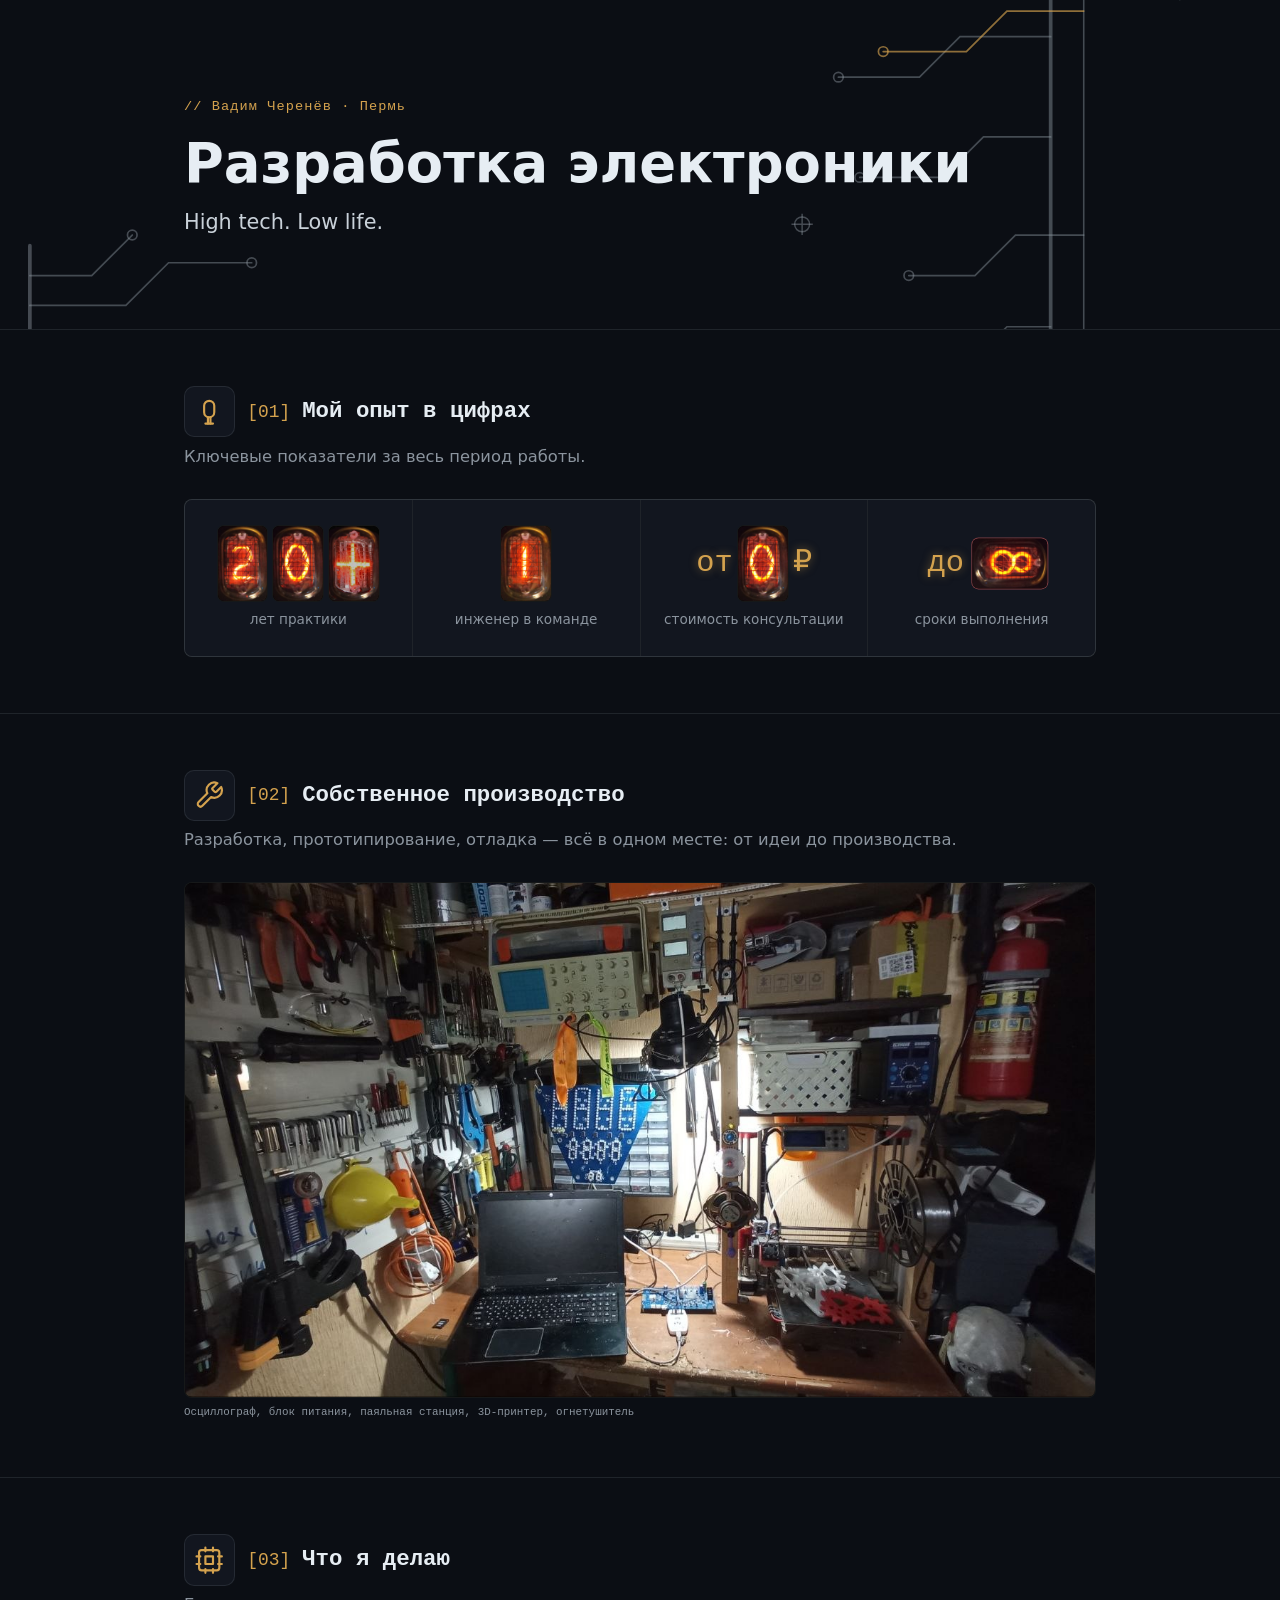
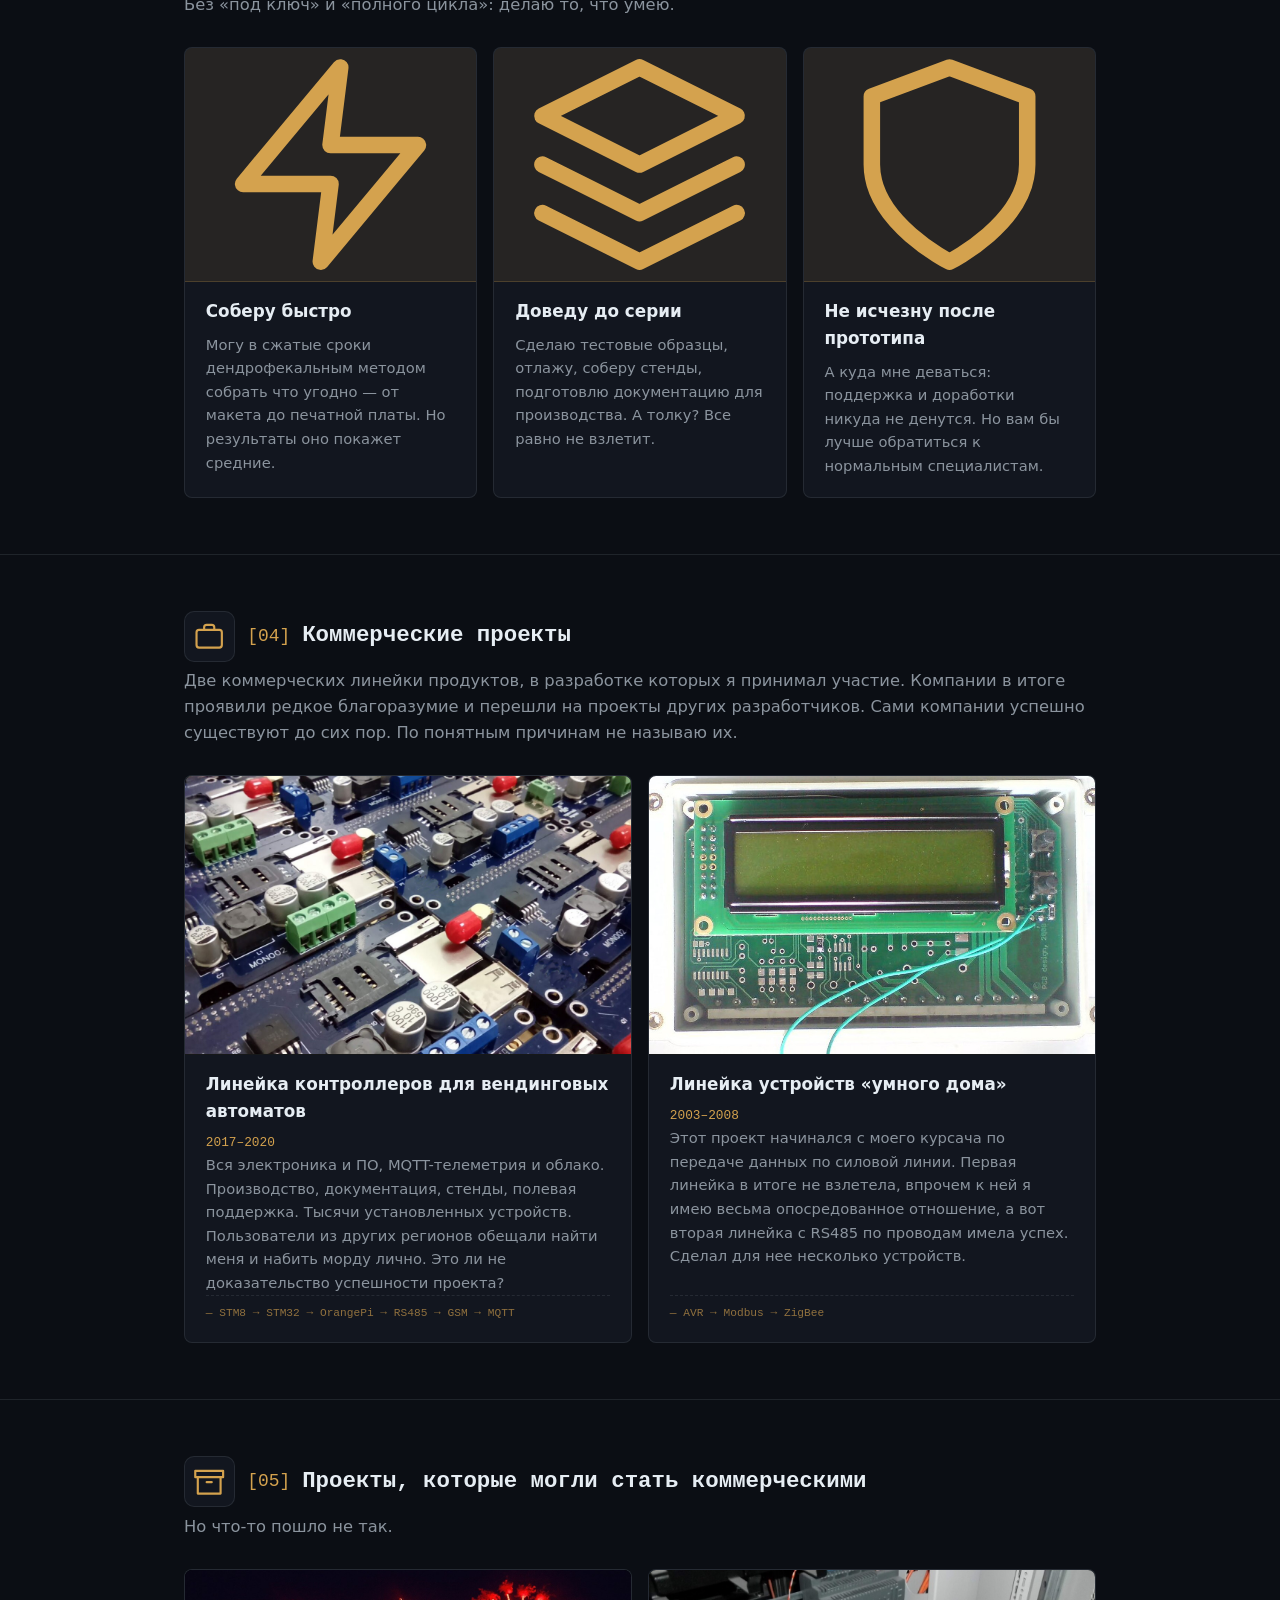
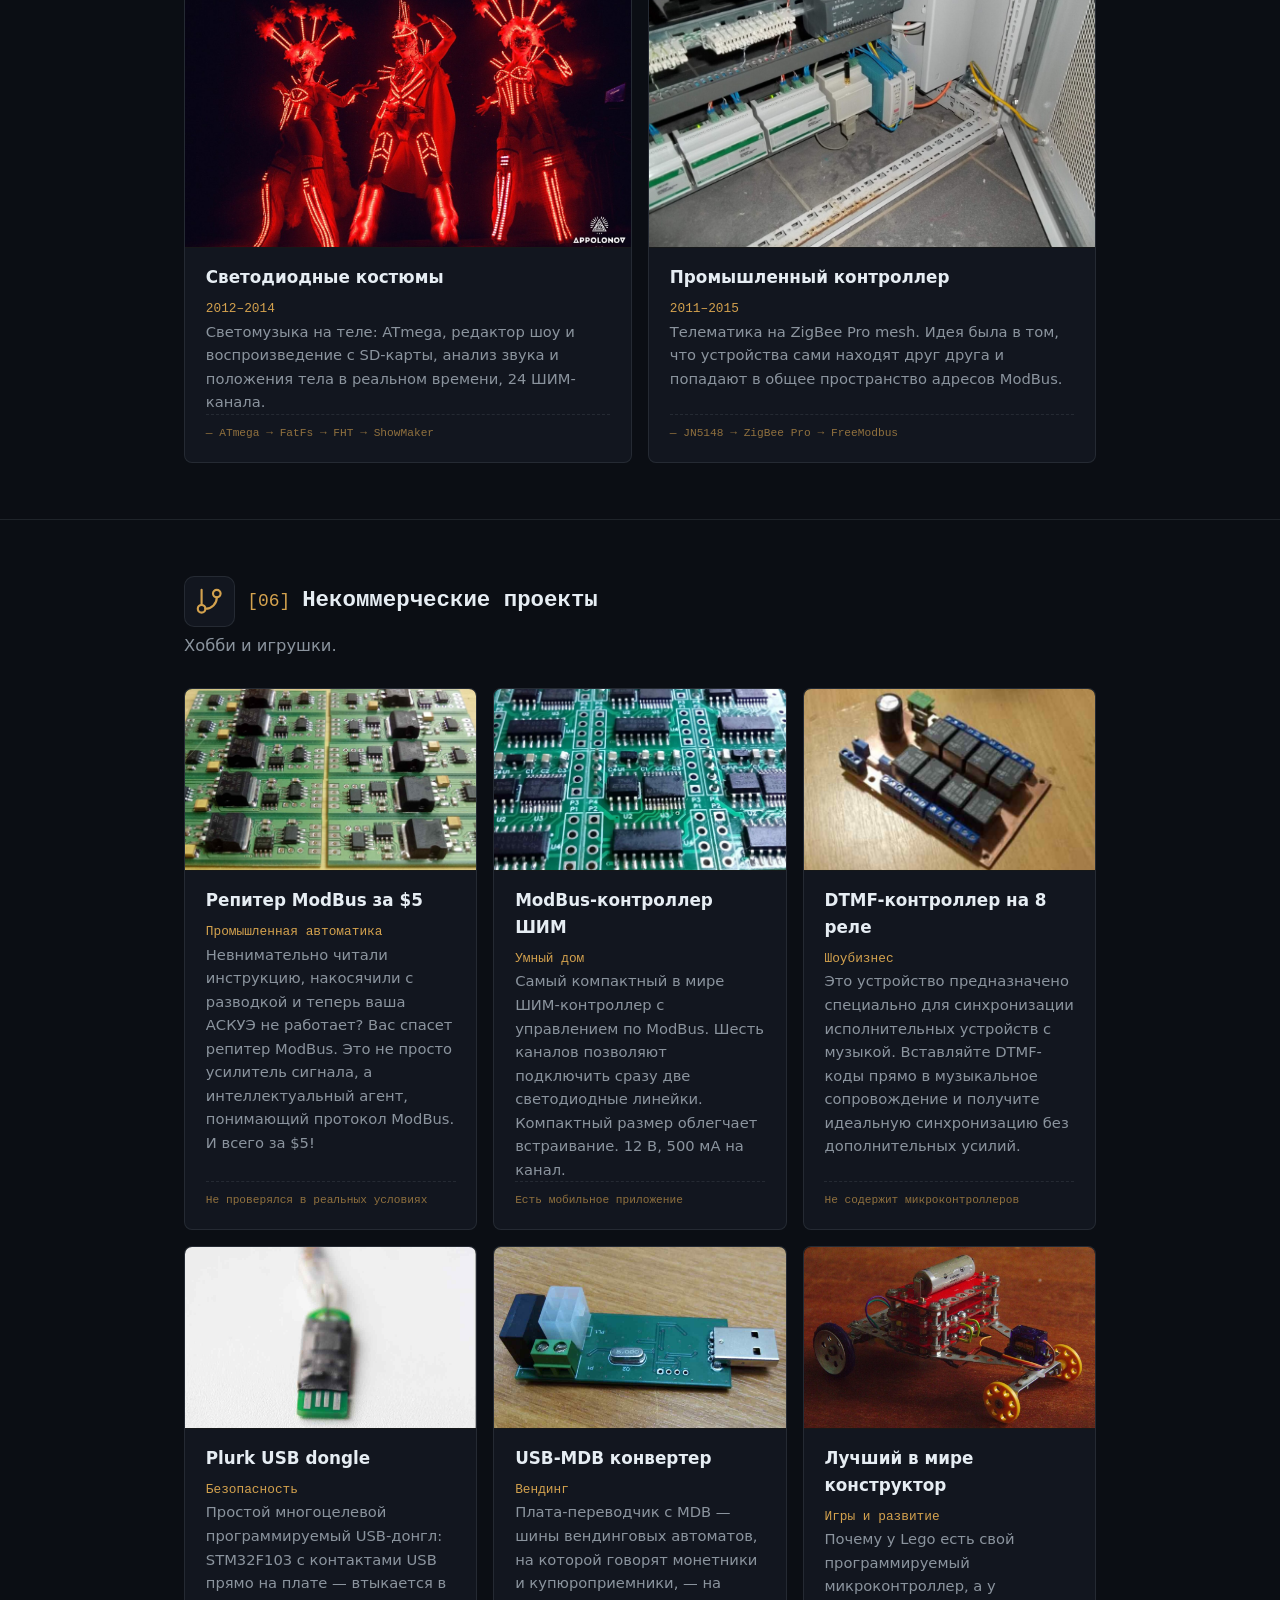
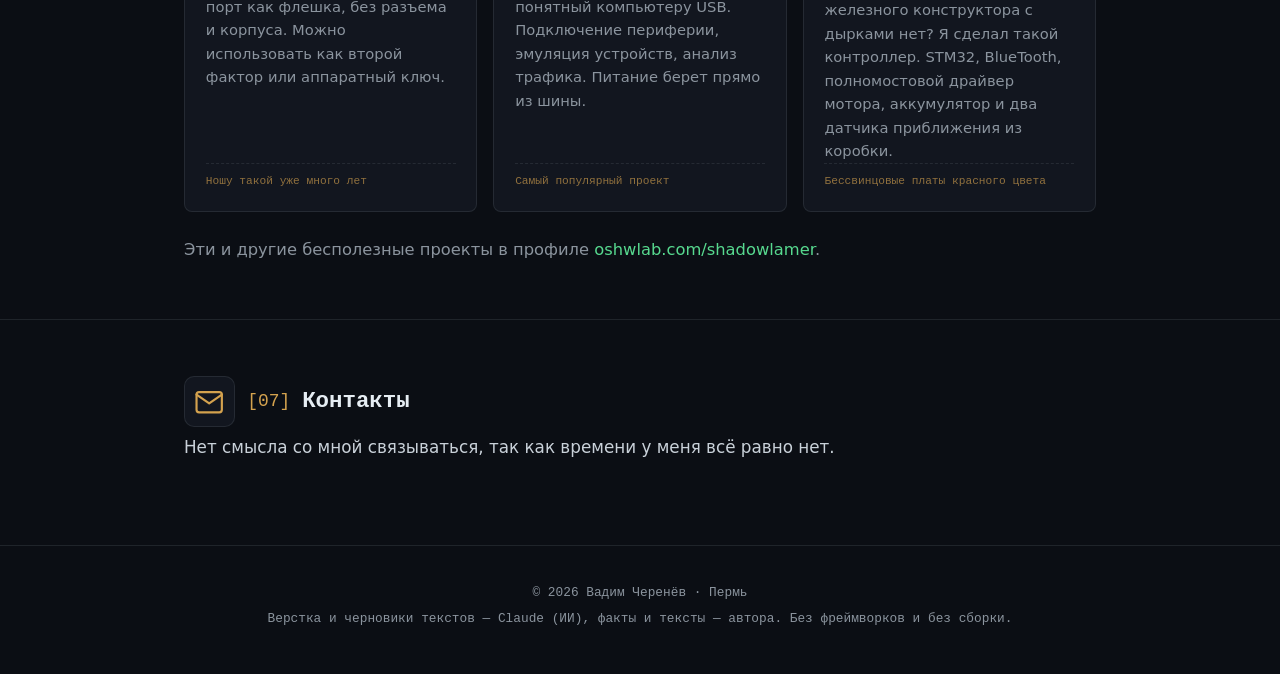
==== commit ca2868e0: "Декор hero (дорожки платы), llms.txt и robots.txt для ИИ - SVG-декор в hero: шины, отводы под 45°, v" ====
--- a/index.html
+++ b/index.html
@@ -30,6 +30,35 @@
 <body>
 
 <header class="hero">
+  <svg class="hero-decor" viewBox="0 0 1200 480" preserveAspectRatio="xMaxYMid slice" aria-hidden="true" focusable="false">
+    <g stroke="currentColor" fill="none" stroke-linecap="round" stroke-width="1.6">
+      <path d="M985 24 V 456" stroke-width="3.5"/>
+      <path d="M1016 56 V 456" stroke-width="1.5"/>
+      <path d="M985 120 H 900 L 862 158 H 786"/>
+      <path d="M985 214 H 922 L 884 252 H 806"/>
+      <path d="M1016 306 H 952 L 914 344 H 852"/>
+      <path d="M985 392 H 944 L 906 430 H 838"/>
+      <path d="M1016 96 H 944 L 906 134 H 828" class="amber"/>
+      <path d="M28 316 V 400" stroke-width="3.5"/>
+      <path d="M28 344 H 86 L 124 306"/>
+      <path d="M28 372 H 118 L 158 332 H 236"/>
+    </g>
+    <g stroke="currentColor" fill="none" stroke-width="1.6">
+      <circle cx="786" cy="158" r="4.5"/>
+      <circle cx="806" cy="252" r="4.5"/>
+      <circle cx="852" cy="344" r="4.5"/>
+      <circle cx="838" cy="430" r="4.5"/>
+      <circle cx="124" cy="306" r="4.5"/>
+      <circle cx="236" cy="332" r="4.5"/>
+      <circle cx="828" cy="134" r="4.5" class="amber"/>
+    </g>
+    <g stroke="currentColor" fill="none" stroke-width="1.4">
+      <path d="M1096 76 H 1116 M 1106 66 V 86"/>
+      <circle cx="1106" cy="76" r="7"/>
+      <path d="M742 296 H 762 M 752 286 V 306"/>
+      <circle cx="752" cy="296" r="7"/>
+    </g>
+  </svg>
   <div class="wrap">
     <p class="eyebrow mono">// Вадим Черенёв · Пермь</p>
     <h1>Разработка электроники</h1>
@@ -137,7 +166,7 @@
         <p class="src">— ATmega → FatFs → FHT → ShowMaker</p>
       </div>
       <div class="card">
-        <img class="card-photo" src="img/melissa-certificate.jpg" alt="Сертификат ТУ">
+        <img class="card-photo" src="img/melissa-certificate.jpg" alt="Промышленный контроллер">
         <h3>Промышленный контроллер</h3>
         <p class="mono" style="color: var(--nixie); font-size:0.8rem;">2011–2015</p>
         <p>Телематика на ZigBee Pro mesh. Идея была в том, что устройства сами находят друг друга и попадают в общее пространство адресов ModBus.</p>
--- a/style.css
+++ b/style.css
@@ -23,7 +23,10 @@
 .mono { font-family: var(--mono); }
 .wrap { max-width: var(--maxw); margin: 0 auto; padding: 0 1.5rem; }
 
-.hero { padding: 6rem 0 4rem; border-bottom: 1px solid var(--line-dim); }
+.hero { position: relative; overflow: hidden; padding: 6rem 0 4rem; border-bottom: 1px solid var(--line-dim); }
+.hero-decor { position: absolute; inset: 0; width: 100%; height: 100%; color: rgba(139,148,158,.45); pointer-events: none; }
+.hero-decor .amber { stroke: var(--nixie); stroke-opacity: .65; }
+.hero .wrap { position: relative; }
 .eyebrow { color: var(--nixie); font-size: 0.85rem; letter-spacing: 0.08em; margin: 0 0 1rem; }
 h1 { margin: 0 0 0.8rem; font-size: clamp(2rem, 6vw, 3.4rem); line-height: 1.1; color: #e6edf3; }
 .tagline { margin: 0 0 1.6rem; font-size: clamp(1.05rem, 2.6vw, 1.3rem); max-width: 44rem; }
